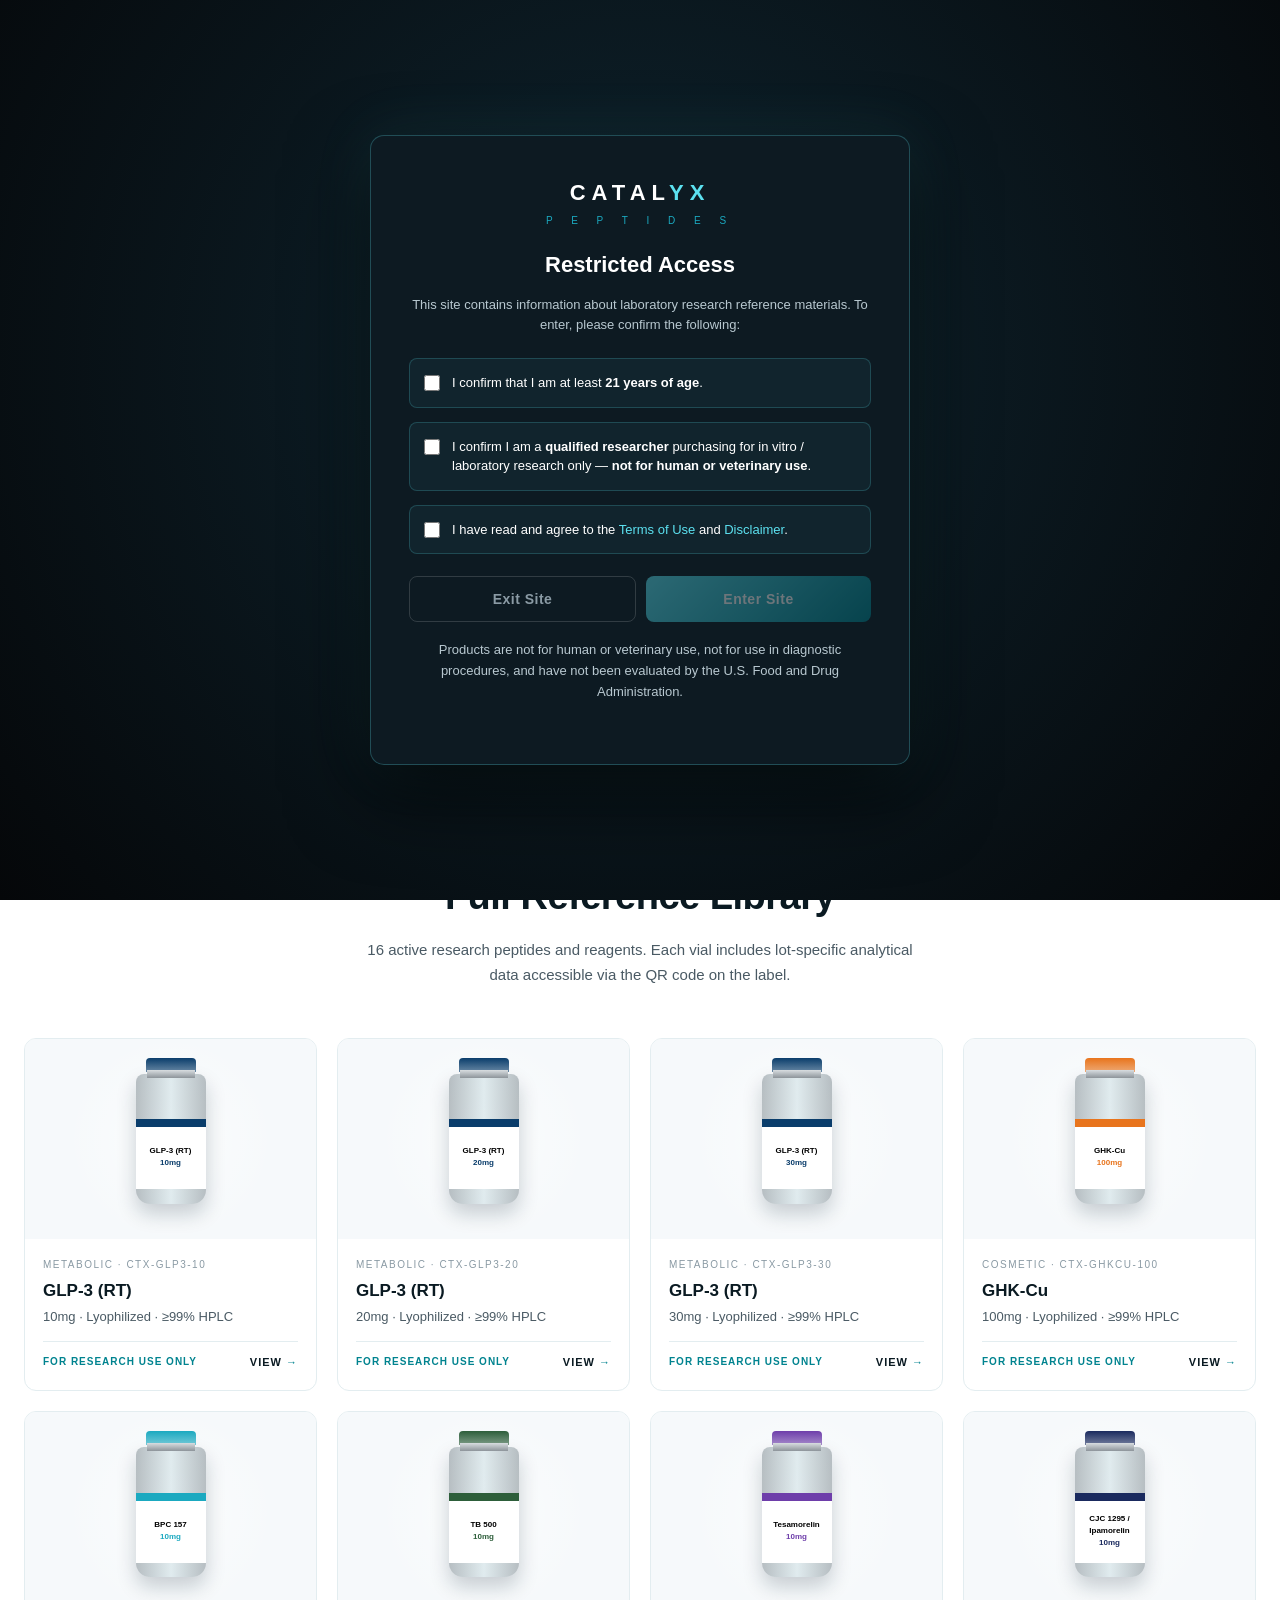
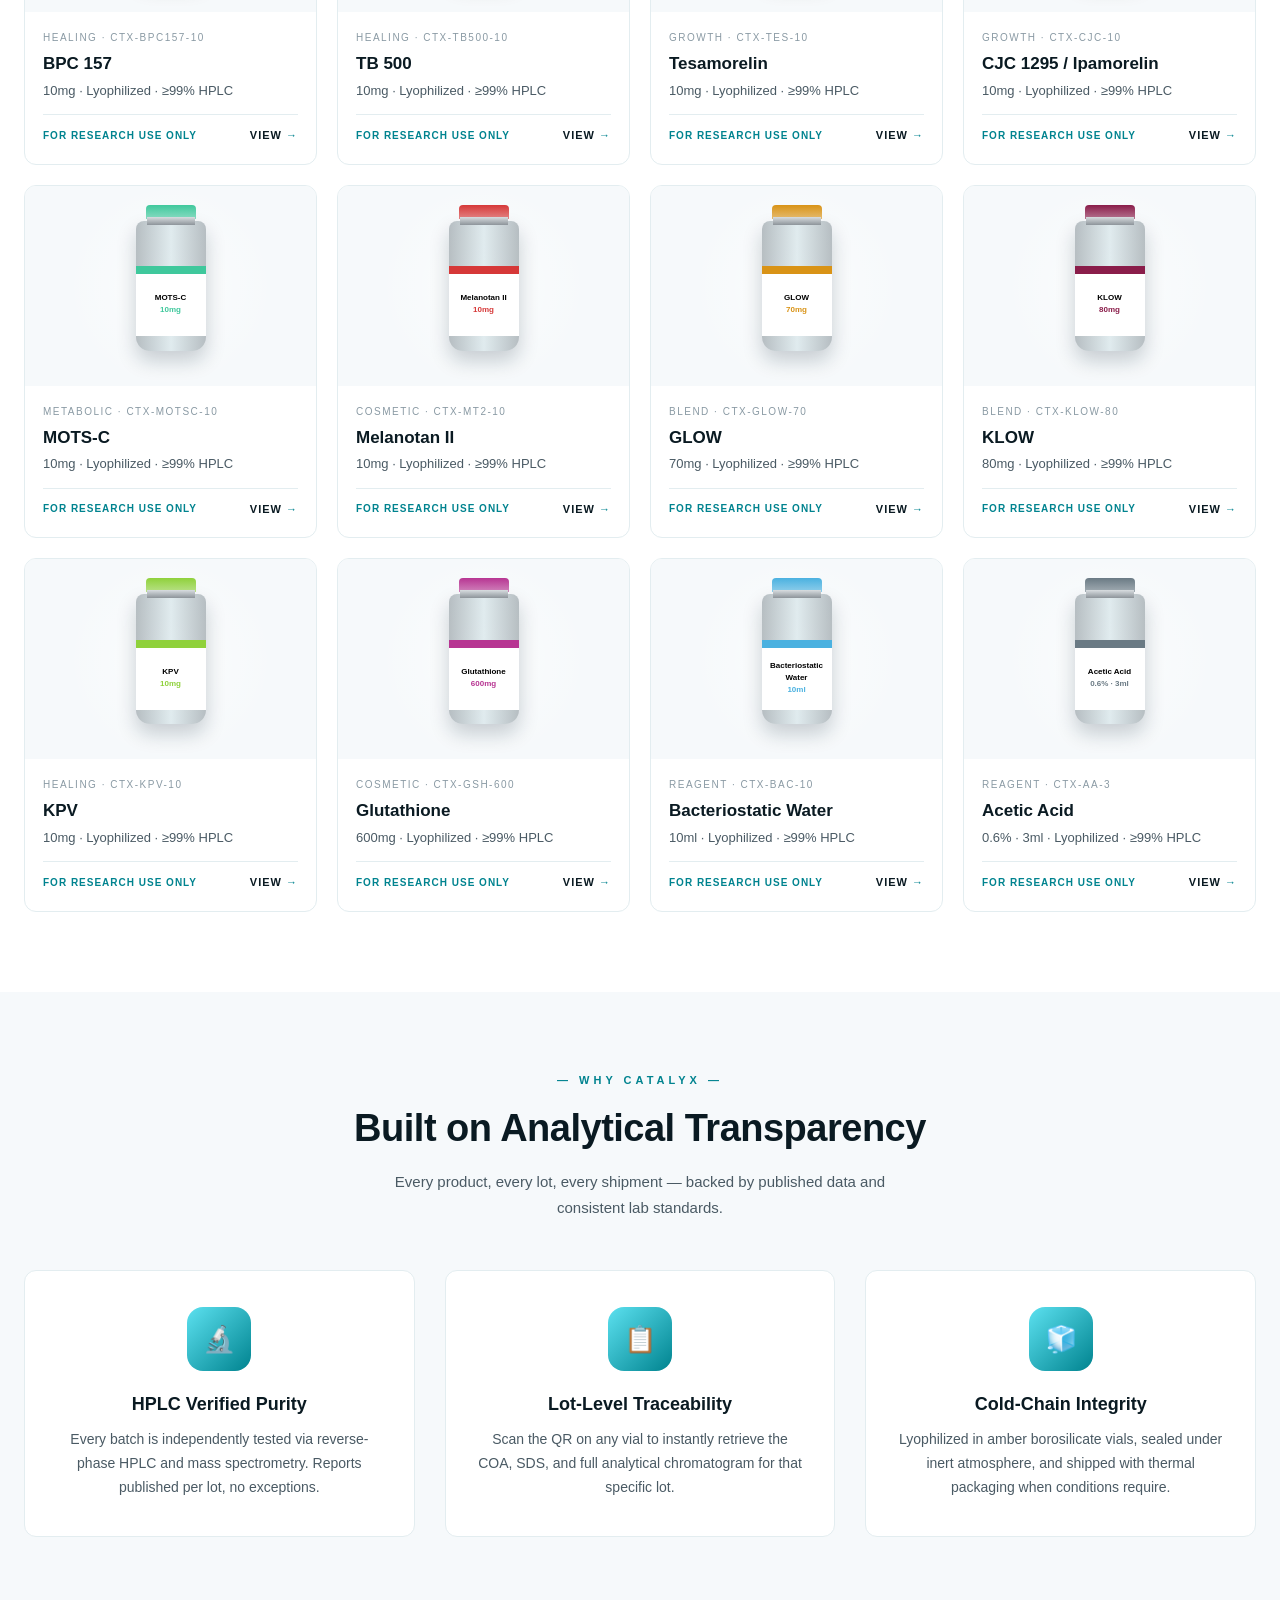
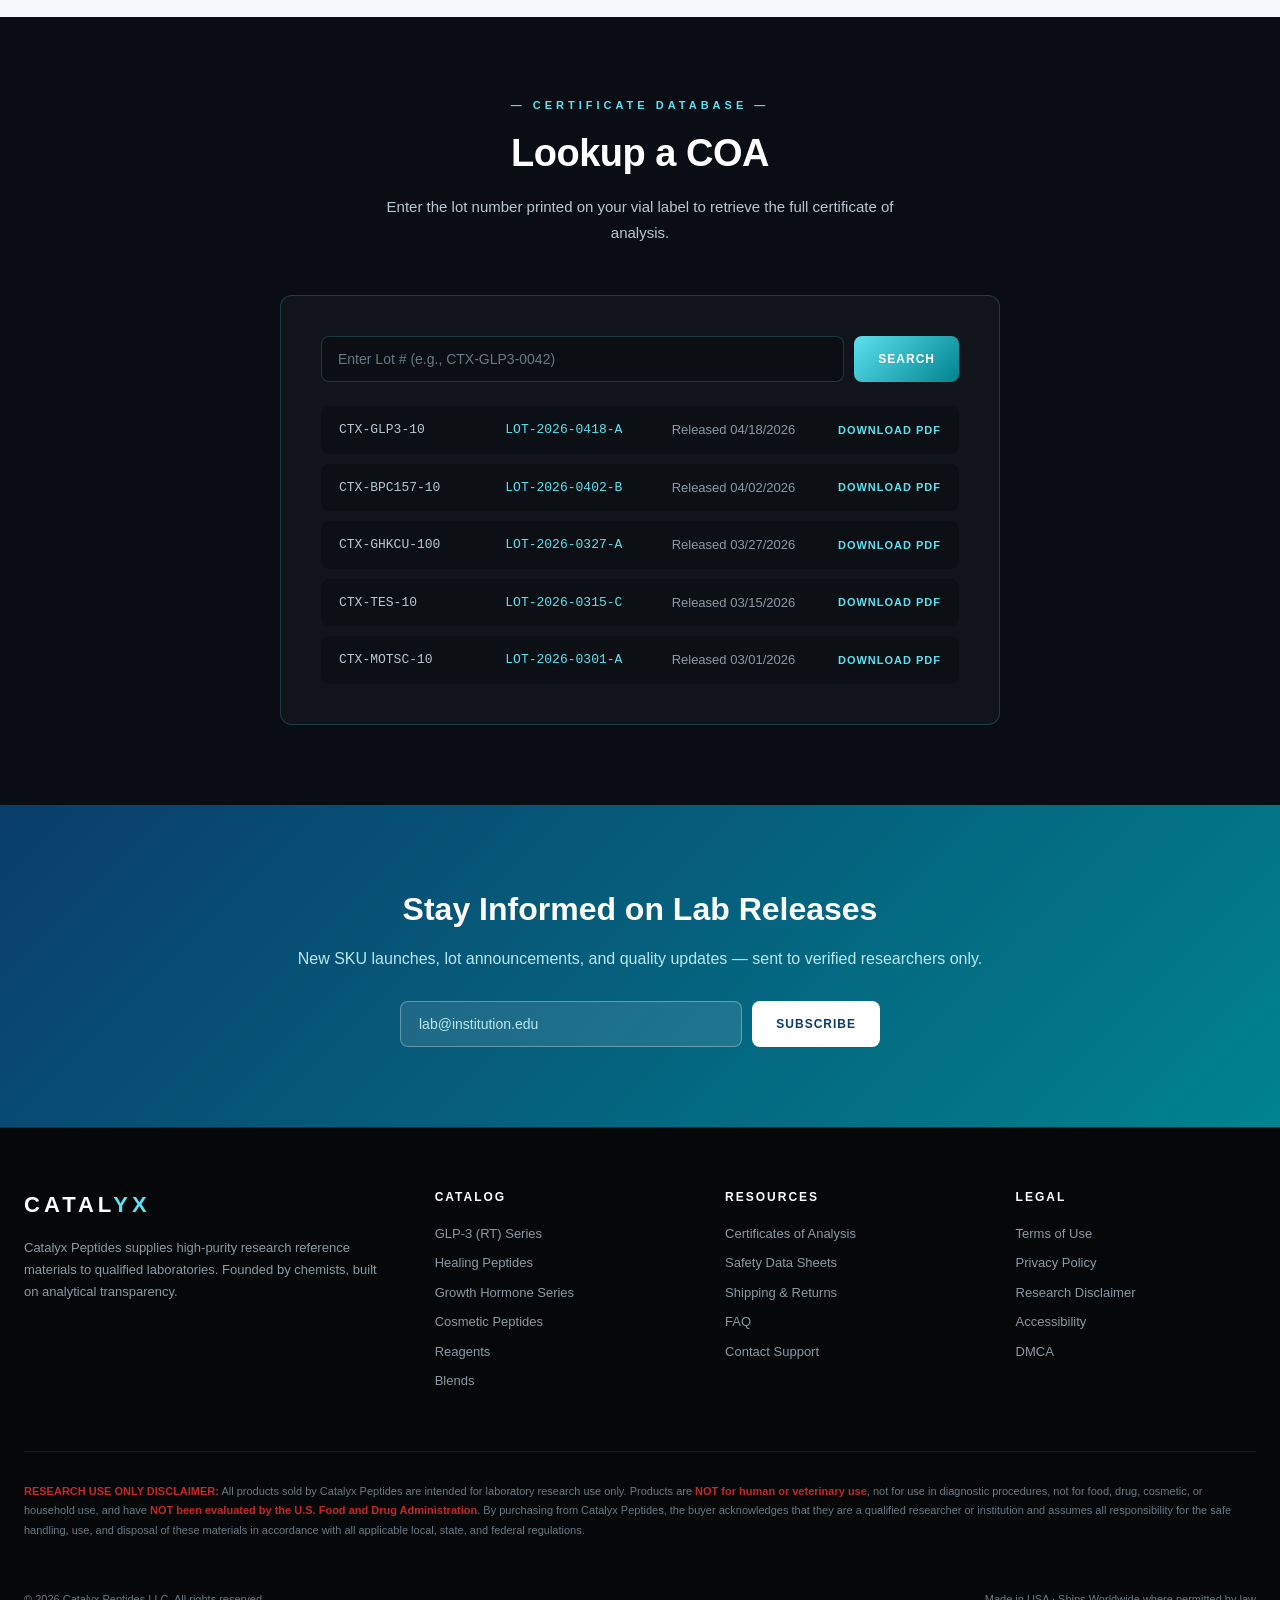
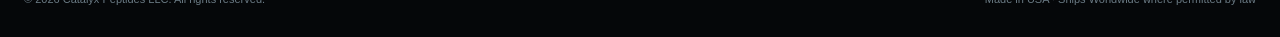
==== index.html @ 1bb42ca9 "Add files via upload" ====
<!DOCTYPE html>
<html lang="en">
<head>
<meta charset="UTF-8">
<meta name="viewport" content="width=device-width, initial-scale=1.0">
<title>Catalyx Peptides — Premium Research Reference Materials</title>
<meta name="description" content="Catalyx Peptides supplies high-purity research-grade reference materials to qualified laboratories. HPLC-verified ≥99% purity. Lot-specific COAs. Made in USA.">
<meta name="keywords" content="research peptides, reference materials, HPLC peptides, research grade, COA peptides, laboratory peptides">
<meta name="robots" content="index, follow">
<meta name="author" content="Catalyx Peptides">

<!-- Open Graph / Social Sharing -->
<meta property="og:type" content="website">
<meta property="og:url" content="https://catalyxpeptides.com/">
<meta property="og:title" content="Catalyx Peptides — Premium Research Reference Materials">
<meta property="og:description" content="High-purity research-grade peptides for qualified laboratories. ≥99% HPLC verified. Lot-specific COAs.">
<meta property="og:site_name" content="Catalyx Peptides">

<!-- Twitter Card -->
<meta name="twitter:card" content="summary_large_image">
<meta name="twitter:title" content="Catalyx Peptides — Premium Research Reference Materials">
<meta name="twitter:description" content="High-purity research-grade peptides for qualified laboratories. ≥99% HPLC verified. Lot-specific COAs.">

<!-- Canonical -->
<link rel="canonical" href="https://catalyxpeptides.com/">

<!-- Favicon placeholder — replace with actual favicon.ico later -->
<link rel="icon" type="image/svg+xml" href="data:image/svg+xml,%3Csvg xmlns='http://www.w3.org/2000/svg' viewBox='0 0 100 100'%3E%3Cpolygon points='50,5 95,28 95,72 50,95 5,72 5,28' fill='%2300838f'/%3E%3Ctext x='50' y='62' font-size='40' text-anchor='middle' fill='%23fff' font-family='Arial' font-weight='bold'%3E%E2%9A%9B%3C/text%3E%3C/svg%3E">
<style>
  :root {
    --bg: #0a0e14;
    --bg-2: #0f151c;
    --panel: #ffffff;
    --panel-soft: #f6f9fb;
    --ink: #0a1a22;
    --ink-soft: #4a5a64;
    --ink-mute: #8a9aa4;
    --teal: #1ba9c0;
    --teal-bright: #5ce1f0;
    --teal-deep: #00838f;
    --navy: #0a3d6b;
    --warn: #c62828;
    --line: #e3edf0;
  }
  * { box-sizing: border-box; margin: 0; padding: 0; }
  html { scroll-behavior: smooth; }
  body {
    font-family: 'Inter', 'Helvetica Neue', Arial, sans-serif;
    color: var(--ink);
    background: #fff;
    line-height: 1.5;
    -webkit-font-smoothing: antialiased;
  }
  a { color: inherit; text-decoration: none; }
  img { max-width: 100%; display: block; }
  button { font-family: inherit; cursor: pointer; border: 0; }

  /* ================= AGE / RESEARCHER GATE ================= */
  .gate {
    position: fixed; inset: 0;
    background: radial-gradient(circle at 50% 40%, #0f2530 0%, #050709 100%);
    z-index: 9999;
    display: flex; align-items: center; justify-content: center;
    padding: 20px;
  }
  .gate-card {
    background: #0d1a22;
    border: 1px solid rgba(92, 225, 240, 0.25);
    border-radius: 14px;
    max-width: 540px;
    padding: 40px 38px;
    color: #fff;
    box-shadow: 0 30px 80px rgba(0,0,0,0.7), 0 0 60px rgba(92,225,240,0.1);
  }
  .gate-logo {
    text-align: center; margin-bottom: 20px;
    font-size: 22px; letter-spacing: 6px; font-weight: 800;
  }
  .gate-logo .y { color: var(--teal-bright); }
  .gate-logo .sub {
    display: block; font-size: 10px; letter-spacing: 8px;
    color: var(--teal); margin-top: 4px; font-weight: 400;
  }
  .gate h2 {
    font-size: 22px; font-weight: 700; margin-bottom: 14px;
    text-align: center;
  }
  .gate p {
    font-size: 13px; color: #b8c8d0; margin-bottom: 22px;
    text-align: center; line-height: 1.6;
  }
  .gate-check {
    display: flex; gap: 12px; margin-bottom: 14px;
    padding: 14px; background: rgba(92,225,240,0.05);
    border: 1px solid rgba(92,225,240,0.2); border-radius: 8px;
    font-size: 13px; align-items: flex-start; cursor: pointer;
  }
  .gate-check input {
    margin-top: 2px; accent-color: var(--teal-bright);
    width: 16px; height: 16px; flex-shrink: 0;
  }
  .gate-actions { display: flex; gap: 10px; margin-top: 22px; }
  .gate-btn {
    flex: 1; padding: 14px; border-radius: 8px;
    font-weight: 700; font-size: 14px; letter-spacing: 0.5px;
    transition: all 0.2s;
  }
  .gate-accept {
    background: linear-gradient(135deg, var(--teal-bright), var(--teal-deep));
    color: #fff;
  }
  .gate-accept:hover { filter: brightness(1.1); }
  .gate-accept:disabled {
    opacity: 0.4; cursor: not-allowed;
  }
  .gate-decline {
    background: transparent; color: #8a9aa4;
    border: 1px solid rgba(255,255,255,0.15);
  }
  .gate-decline:hover { color: #fff; }
  .gate-fine {
    text-align: center; font-size: 10px; color: #6a7a84;
    margin-top: 18px; line-height: 1.6;
  }

  /* ================= TOP STRIP ================= */
  .top-strip {
    background: var(--bg);
    color: #b8c8d0;
    font-size: 11px;
    padding: 8px 24px;
    text-align: center;
    letter-spacing: 1px;
    border-bottom: 1px solid rgba(92,225,240,0.15);
  }
  .top-strip .teal { color: var(--teal-bright); }
  .top-strip .dot { color: var(--teal); margin: 0 14px; }

  /* ================= HEADER ================= */
  header {
    background: #fff;
    border-bottom: 1px solid var(--line);
    position: sticky; top: 0; z-index: 100;
  }
  .nav {
    max-width: 1280px; margin: 0 auto;
    padding: 18px 24px;
    display: flex; align-items: center; justify-content: space-between;
  }
  .brand {
    display: flex; align-items: center; gap: 12px;
    font-weight: 800; letter-spacing: 3px;
    font-size: 20px;
  }
  .brand-mark {
    width: 38px; height: 38px;
    background: linear-gradient(135deg, var(--teal-bright), var(--teal-deep));
    clip-path: polygon(50% 0%, 100% 25%, 100% 75%, 50% 100%, 0% 75%, 0% 25%);
    position: relative;
  }
  .brand-mark::after {
    content: '⚛'; position: absolute; inset: 0;
    display: flex; align-items: center; justify-content: center;
    color: #fff; font-size: 18px;
  }
  .brand .y { color: var(--teal-deep); }
  .brand .sub {
    display: block; font-size: 9px; letter-spacing: 5px;
    color: var(--teal); font-weight: 500; margin-top: 2px;
  }
  .nav-links {
    display: flex; gap: 32px; font-size: 13px; font-weight: 500;
    letter-spacing: 1px; text-transform: uppercase;
  }
  .nav-links a:hover { color: var(--teal-deep); }
  .nav-actions { display: flex; gap: 12px; align-items: center; }
  .nav-btn {
    padding: 10px 18px; border-radius: 6px;
    font-size: 12px; font-weight: 700; letter-spacing: 1px;
    background: var(--ink); color: #fff;
    text-transform: uppercase;
  }
  .nav-btn:hover { background: var(--teal-deep); }
  .nav-cart {
    width: 38px; height: 38px; border-radius: 6px;
    background: var(--panel-soft); display: flex;
    align-items: center; justify-content: center;
    font-size: 16px; position: relative;
  }
  .nav-cart::after {
    content: '2'; position: absolute; top: -4px; right: -4px;
    background: var(--teal-bright); color: #fff;
    width: 16px; height: 16px; border-radius: 50%;
    font-size: 10px; display: flex; align-items: center;
    justify-content: center; font-weight: 700;
  }

  /* ================= HERO ================= */
  .hero {
    background:
      radial-gradient(circle at 80% 30%, rgba(92,225,240,0.15) 0%, transparent 50%),
      radial-gradient(circle at 20% 70%, rgba(0,131,143,0.2) 0%, transparent 50%),
      linear-gradient(180deg, #0a1a22 0%, #0f2530 100%);
    color: #fff;
    padding: 90px 24px;
    position: relative; overflow: hidden;
  }
  .hero::before {
    content: ''; position: absolute; inset: 0;
    background-image:
      linear-gradient(60deg, transparent 48%, rgba(92,225,240,0.08) 49%, rgba(92,225,240,0.08) 51%, transparent 52%),
      linear-gradient(-60deg, transparent 48%, rgba(92,225,240,0.08) 49%, rgba(92,225,240,0.08) 51%, transparent 52%);
    background-size: 50px 86px;
    pointer-events: none; opacity: 0.4;
  }
  .hero-wrap {
    max-width: 1280px; margin: 0 auto;
    display: grid; grid-template-columns: 1.2fr 1fr; gap: 60px;
    align-items: center; position: relative; z-index: 2;
  }
  .hero-tag {
    display: inline-block; padding: 6px 14px;
    background: rgba(92,225,240,0.1); border: 1px solid rgba(92,225,240,0.3);
    border-radius: 20px; font-size: 11px; letter-spacing: 2px;
    color: var(--teal-bright); margin-bottom: 20px; text-transform: uppercase;
  }
  .hero h1 {
    font-size: 54px; font-weight: 800; line-height: 1.05;
    margin-bottom: 22px; letter-spacing: -1px;
  }
  .hero h1 .accent {
    background: linear-gradient(135deg, var(--teal-bright), var(--teal-deep));
    -webkit-background-clip: text;
    -webkit-text-fill-color: transparent;
    background-clip: text;
  }
  .hero p {
    font-size: 16px; color: #b8c8d0; margin-bottom: 32px;
    max-width: 480px; line-height: 1.7;
  }
  .hero-cta { display: flex; gap: 14px; }
  .btn-primary {
    padding: 14px 28px; border-radius: 8px;
    background: linear-gradient(135deg, var(--teal-bright), var(--teal-deep));
    color: #fff; font-weight: 700; font-size: 13px;
    letter-spacing: 1.5px; text-transform: uppercase;
  }
  .btn-primary:hover { transform: translateY(-2px); }
  .btn-ghost {
    padding: 14px 28px; border-radius: 8px;
    background: transparent; color: #fff;
    border: 1px solid rgba(255,255,255,0.2);
    font-weight: 700; font-size: 13px;
    letter-spacing: 1.5px; text-transform: uppercase;
  }
  .btn-ghost:hover { border-color: var(--teal-bright); color: var(--teal-bright); }

  .hero-visual {
    background: rgba(255,255,255,0.02);
    border: 1px solid rgba(92,225,240,0.15);
    border-radius: 16px; padding: 30px;
    backdrop-filter: blur(10px);
  }
  .visual-row {
    display: grid; grid-template-columns: 1fr 1fr; gap: 14px;
    margin-bottom: 16px;
  }
  .visual-stat {
    background: rgba(92,225,240,0.05); padding: 18px;
    border-radius: 10px; text-align: center;
    border: 1px solid rgba(92,225,240,0.1);
  }
  .visual-stat .num {
    font-size: 28px; font-weight: 800; color: var(--teal-bright);
    line-height: 1;
  }
  .visual-stat .lbl {
    font-size: 10px; color: #8a9aa4; letter-spacing: 1.5px;
    text-transform: uppercase; margin-top: 6px;
  }
  .visual-badge {
    display: flex; align-items: center; gap: 12px;
    padding: 14px; background: rgba(92,225,240,0.05);
    border-radius: 8px; border: 1px solid rgba(92,225,240,0.1);
    font-size: 12px; color: #b8c8d0;
  }
  .visual-badge .ic {
    width: 36px; height: 36px; border-radius: 8px;
    background: linear-gradient(135deg, var(--teal-bright), var(--teal-deep));
    display: flex; align-items: center; justify-content: center;
    font-size: 16px; flex-shrink: 0;
  }

  /* ================= TRUST BAR ================= */
  .trust {
    background: var(--bg);
    color: #b8c8d0;
    padding: 20px 24px;
    border-top: 1px solid rgba(92,225,240,0.15);
  }
  .trust-wrap {
    max-width: 1280px; margin: 0 auto;
    display: flex; justify-content: space-around;
    flex-wrap: wrap; gap: 20px;
    font-size: 11px; letter-spacing: 2px;
    text-transform: uppercase;
  }
  .trust-item .ic {
    color: var(--teal-bright); margin-right: 8px;
  }

  /* ================= SECTIONS ================= */
  section { padding: 80px 24px; }
  .container { max-width: 1280px; margin: 0 auto; }

  .section-head { text-align: center; margin-bottom: 50px; }
  .section-tag {
    color: var(--teal-deep); font-size: 11px;
    letter-spacing: 4px; text-transform: uppercase;
    font-weight: 700; margin-bottom: 12px;
  }
  .section-head h2 {
    font-size: 38px; font-weight: 800; letter-spacing: -0.5px;
    margin-bottom: 12px;
  }
  .section-head p {
    color: var(--ink-soft); font-size: 15px; max-width: 560px;
    margin: 0 auto; line-height: 1.7;
  }

  /* ================= CATALOG GRID ================= */
  .catalog-grid {
    display: grid; grid-template-columns: repeat(4, 1fr); gap: 20px;
  }
  .product-card {
    background: #fff; border: 1px solid var(--line);
    border-radius: 12px; overflow: hidden;
    transition: all 0.25s;
    cursor: pointer;
  }
  .product-card:hover {
    transform: translateY(-4px);
    box-shadow: 0 18px 40px rgba(10,30,45,0.12);
    border-color: rgba(92,225,240,0.4);
  }
  .product-img {
    height: 200px; background: var(--panel-soft);
    display: flex; align-items: center; justify-content: center;
    position: relative; overflow: hidden;
  }
  .product-img::before {
    content: ''; position: absolute; inset: 0;
    background:
      radial-gradient(circle at 50% 50%, rgba(255,255,255,0.6) 0%, transparent 60%);
  }
  /* faux 3D vial */
  .vial {
    width: 70px; height: 130px;
    background: linear-gradient(90deg,
      rgba(30,50,60,0.3) 0%, rgba(200,220,225,0.5) 50%, rgba(30,50,60,0.3) 100%);
    border-radius: 8px 8px 14px 14px;
    position: relative; z-index: 2;
    box-shadow: 0 10px 20px rgba(0,30,45,0.2);
  }
  .vial::before {
    content: ''; position: absolute; top: -16px; left: 50%;
    transform: translateX(-50%);
    width: 50px; height: 14px;
    background: linear-gradient(180deg, var(--cap-color, #1ba9c0), var(--cap-shadow, #006478));
    border-radius: 4px 4px 0 0;
  }
  .vial::after {
    content: ''; position: absolute; top: -4px; left: 50%;
    transform: translateX(-50%);
    width: 48px; height: 8px;
    background: linear-gradient(180deg, #d8dde0, #8d949a);
  }
  .vial-label {
    position: absolute; top: 35%; left: 0; right: 0;
    height: 70px;
    background: #fff;
    z-index: 3;
    display: flex; flex-direction: column;
    align-items: center; justify-content: center;
    font-size: 8px; text-align: center;
    padding: 4px;
  }
  .vial-label .arc {
    position: absolute; top: 0; left: 0; right: 0;
    height: 8px; background: var(--cap-color, #1ba9c0);
    border-radius: 0;
  }
  .vial-label .name { font-weight: 800; color: #000; margin-top: 6px; }
  .vial-label .dose { color: var(--cap-color, #1ba9c0); font-weight: 700; }

  .product-info { padding: 18px 18px 20px; }
  .product-info .cat {
    font-size: 10px; color: var(--ink-mute);
    letter-spacing: 1.5px; text-transform: uppercase;
    margin-bottom: 6px;
  }
  .product-info h3 {
    font-size: 17px; font-weight: 700; margin-bottom: 4px;
  }
  .product-info .dose-text {
    font-size: 13px; color: var(--ink-soft); margin-bottom: 14px;
  }
  .product-meta {
    display: flex; justify-content: space-between; align-items: center;
    padding-top: 12px; border-top: 1px solid var(--line);
  }
  .purity-tag {
    font-size: 10px; color: var(--teal-deep); font-weight: 700;
    letter-spacing: 1px;
  }
  .view-btn {
    font-size: 11px; color: var(--ink); font-weight: 700;
    letter-spacing: 1px; text-transform: uppercase;
  }
  .view-btn::after { content: ' →'; color: var(--teal-deep); }

  /* ================= QUALITY SECTION ================= */
  .quality { background: var(--panel-soft); }
  .quality-grid {
    display: grid; grid-template-columns: repeat(3, 1fr); gap: 30px;
  }
  .quality-card {
    background: #fff; padding: 36px 28px;
    border-radius: 12px; border: 1px solid var(--line);
    text-align: center;
  }
  .quality-icon {
    width: 64px; height: 64px;
    margin: 0 auto 20px;
    background: linear-gradient(135deg, var(--teal-bright), var(--teal-deep));
    border-radius: 16px;
    display: flex; align-items: center; justify-content: center;
    color: #fff; font-size: 26px;
  }
  .quality-card h3 {
    font-size: 18px; font-weight: 700; margin-bottom: 10px;
  }
  .quality-card p {
    color: var(--ink-soft); font-size: 14px; line-height: 1.7;
  }

  /* ================= COA SECTION ================= */
  .coa { background: var(--bg); color: #fff; }
  .coa .section-head h2 { color: #fff; }
  .coa .section-head p { color: #b8c8d0; }
  .coa .section-tag { color: var(--teal-bright); }
  .coa-card {
    background: rgba(255,255,255,0.03);
    border: 1px solid rgba(92,225,240,0.2);
    border-radius: 12px; padding: 40px;
    max-width: 720px; margin: 0 auto;
  }
  .coa-search {
    display: flex; gap: 10px; margin-bottom: 24px;
  }
  .coa-search input {
    flex: 1; padding: 14px 16px;
    background: rgba(0,0,0,0.3); color: #fff;
    border: 1px solid rgba(92,225,240,0.2); border-radius: 8px;
    font-size: 14px; font-family: inherit;
  }
  .coa-search input::placeholder { color: #6a7a84; }
  .coa-search button {
    padding: 14px 24px; border-radius: 8px;
    background: linear-gradient(135deg, var(--teal-bright), var(--teal-deep));
    color: #fff; font-weight: 700; letter-spacing: 1px;
    text-transform: uppercase; font-size: 12px;
  }
  .coa-list {
    display: grid; gap: 10px;
  }
  .coa-row {
    display: grid; grid-template-columns: 1fr 1fr 1fr auto;
    gap: 16px; align-items: center;
    padding: 14px 18px;
    background: rgba(0,0,0,0.3); border-radius: 8px;
    font-size: 13px;
  }
  .coa-row .sku { color: #b8c8d0; font-family: monospace; }
  .coa-row .lot { color: var(--teal-bright); font-family: monospace; }
  .coa-row .date { color: #8a9aa4; }
  .coa-row a {
    color: var(--teal-bright); font-size: 11px;
    letter-spacing: 1px; text-transform: uppercase; font-weight: 700;
  }

  /* ================= NEWSLETTER ================= */
  .newsletter {
    background: linear-gradient(135deg, #0a3d6b 0%, #00838f 100%);
    color: #fff; text-align: center;
  }
  .newsletter h2 {
    font-size: 32px; font-weight: 800; margin-bottom: 14px;
  }
  .newsletter p { color: #b8e8ef; margin-bottom: 30px; }
  .newsletter form {
    max-width: 480px; margin: 0 auto;
    display: flex; gap: 10px;
  }
  .newsletter input {
    flex: 1; padding: 14px 18px;
    background: rgba(255,255,255,0.1); color: #fff;
    border: 1px solid rgba(255,255,255,0.3); border-radius: 8px;
    font-size: 14px; font-family: inherit;
  }
  .newsletter input::placeholder { color: #b8e8ef; }
  .newsletter button {
    padding: 14px 24px; background: #fff; color: var(--navy);
    border-radius: 8px; font-weight: 700; letter-spacing: 1px;
    text-transform: uppercase; font-size: 12px;
  }

  /* ================= FOOTER ================= */
  footer {
    background: #050709; color: #8a9aa4;
    padding: 60px 24px 30px;
    border-top: 1px solid rgba(92,225,240,0.15);
  }
  .footer-wrap {
    max-width: 1280px; margin: 0 auto;
    display: grid; grid-template-columns: 1.5fr 1fr 1fr 1fr; gap: 50px;
    margin-bottom: 50px;
  }
  .footer-brand {
    font-size: 22px; letter-spacing: 4px; font-weight: 800;
    color: #fff; margin-bottom: 16px;
  }
  .footer-brand .y { color: var(--teal-bright); }
  .footer-col p { font-size: 13px; line-height: 1.7; margin-bottom: 10px; }
  .footer-col h4 {
    color: #fff; font-size: 12px; letter-spacing: 2px;
    text-transform: uppercase; margin-bottom: 18px;
  }
  .footer-col a {
    display: block; font-size: 13px;
    color: #8a9aa4; margin-bottom: 10px;
  }
  .footer-col a:hover { color: var(--teal-bright); }

  .disclaimer {
    max-width: 1280px; margin: 0 auto;
    padding: 30px 0; border-top: 1px solid rgba(92,225,240,0.1);
    font-size: 11px; line-height: 1.8; color: #6a7a84;
  }
  .disclaimer strong { color: var(--warn); }
  .footer-bottom {
    max-width: 1280px; margin: 0 auto;
    padding-top: 20px;
    display: flex; justify-content: space-between;
    font-size: 11px; color: #6a7a84;
  }

  /* preview banner */
  .preview-banner {
    position: fixed; bottom: 20px; right: 20px;
    background: #0a1a22; color: #5ce1f0;
    padding: 12px 20px; border-radius: 8px;
    border: 1px solid rgba(92,225,240,0.3);
    font-size: 11px; letter-spacing: 1px;
    text-transform: uppercase;
    z-index: 10000;
    box-shadow: 0 10px 30px rgba(0,0,0,0.5);
  }

  @media (max-width: 900px) {
    .hero-wrap, .footer-wrap { grid-template-columns: 1fr; }
    .catalog-grid { grid-template-columns: repeat(2, 1fr); }
    .quality-grid { grid-template-columns: 1fr; }
    .hero h1 { font-size: 36px; }
    .nav-links { display: none; }
  }
</style>
</head>
<body>

  <!-- ================= AGE GATE ================= -->
  <div class="gate" id="gate">
    <div class="gate-card">
      <div class="gate-logo">CATAL<span class="y">YX</span><span class="sub">P E P T I D E S</span></div>
      <h2>Restricted Access</h2>
      <p>
        This site contains information about laboratory research reference materials.
        To enter, please confirm the following:
      </p>

      <label class="gate-check">
        <input type="checkbox" id="chk-age">
        <span>I confirm that I am at least <strong>21 years of age</strong>.</span>
      </label>

      <label class="gate-check">
        <input type="checkbox" id="chk-researcher">
        <span>I confirm I am a <strong>qualified researcher</strong> purchasing for in vitro / laboratory research only — <strong>not for human or veterinary use</strong>.</span>
      </label>

      <label class="gate-check">
        <input type="checkbox" id="chk-terms">
        <span>I have read and agree to the <a href="#" style="color:var(--teal-bright)">Terms of Use</a> and <a href="#" style="color:var(--teal-bright)">Disclaimer</a>.</span>
      </label>

      <div class="gate-actions">
        <button class="gate-btn gate-decline" onclick="window.location.href='https://google.com'">Exit Site</button>
        <button class="gate-btn gate-accept" id="enter-btn" disabled onclick="document.getElementById('gate').style.display='none'">Enter Site</button>
      </div>

      <p class="gate-fine">
        Products are not for human or veterinary use, not for use in diagnostic procedures,
        and have not been evaluated by the U.S. Food and Drug Administration.
      </p>
    </div>
  </div>

  <!-- ================= TOP STRIP ================= -->
  <div class="top-strip">
    <span class="teal">●</span> FREE DISCREET SHIPPING ON ORDERS $200+
    <span class="dot">|</span>
    LOT-SPECIFIC COA FOR EVERY PRODUCT
    <span class="dot">|</span>
    HPLC VERIFIED <span class="teal">≥99%</span> PURITY
  </div>

  <!-- ================= HEADER ================= -->
  <header>
    <nav class="nav">
      <a href="#" class="brand">
        <div class="brand-mark"></div>
        <span>CATAL<span class="y">YX</span><span class="sub">PEPTIDES</span></span>
      </a>
      <div class="nav-links">
        <a href="#catalog">Catalog</a>
        <a href="#quality">Quality</a>
        <a href="#coa">COAs</a>
        <a href="#">About</a>
        <a href="#">Resources</a>
        <a href="#">Contact</a>
      </div>
      <div class="nav-actions">
        <button class="nav-btn">Account</button>
        <div class="nav-cart">🛒</div>
      </div>
    </nav>
  </header>

  <!-- ================= HERO ================= -->
  <section class="hero">
    <div class="hero-wrap">
      <div>
        <span class="hero-tag">◆ Research-Grade Reference Materials</span>
        <h1>Precision <span class="accent">Peptide Science</span>, Engineered for the Lab.</h1>
        <p>
          Catalyx Peptides supplies high-purity research reference materials to qualified
          laboratories worldwide. Every lot is HPLC-verified, COA-backed, and shipped
          discreetly from our U.S. facility.
        </p>
        <div class="hero-cta">
          <a href="#catalog" class="btn-primary">Browse Catalog</a>
          <a href="#coa" class="btn-ghost">View COAs</a>
        </div>
      </div>

      <div class="hero-visual">
        <div class="visual-row">
          <div class="visual-stat">
            <div class="num">≥99%</div>
            <div class="lbl">HPLC Purity</div>
          </div>
          <div class="visual-stat">
            <div class="num">16</div>
            <div class="lbl">Active SKUs</div>
          </div>
        </div>
        <div class="visual-badge">
          <div class="ic">🧪</div>
          <div>Mass spec + HPLC analysis on every batch — published per lot.</div>
        </div>
        <div class="visual-badge" style="margin-top:10px">
          <div class="ic">📦</div>
          <div>Lyophilized in amber vials. Cold-chain handling. Discreet packaging.</div>
        </div>
        <div class="visual-badge" style="margin-top:10px">
          <div class="ic">🇺🇸</div>
          <div>Manufactured & shipped from the United States.</div>
        </div>
      </div>
    </div>
  </section>

  <!-- ================= TRUST BAR ================= -->
  <div class="trust">
    <div class="trust-wrap">
      <div class="trust-item"><span class="ic">●</span> HPLC Verified</div>
      <div class="trust-item"><span class="ic">●</span> COA Per Lot</div>
      <div class="trust-item"><span class="ic">●</span> Made in USA</div>
      <div class="trust-item"><span class="ic">●</span> Discreet Shipping</div>
      <div class="trust-item"><span class="ic">●</span> Cold-Chain Logistics</div>
      <div class="trust-item"><span class="ic">●</span> Crypto Accepted</div>
    </div>
  </div>

  <!-- ================= CATALOG ================= -->
  <section id="catalog">
    <div class="container">
      <div class="section-head">
        <div class="section-tag">— Research Catalog —</div>
        <h2>Full Reference Library</h2>
        <p>
          16 active research peptides and reagents. Each vial includes lot-specific
          analytical data accessible via the QR code on the label.
        </p>
      </div>

      <div class="catalog-grid" id="catalog-grid"></div>
    </div>
  </section>

  <!-- ================= QUALITY ================= -->
  <section class="quality" id="quality">
    <div class="container">
      <div class="section-head">
        <div class="section-tag">— Why Catalyx —</div>
        <h2>Built on Analytical Transparency</h2>
        <p>
          Every product, every lot, every shipment — backed by published data and
          consistent lab standards.
        </p>
      </div>

      <div class="quality-grid">
        <div class="quality-card">
          <div class="quality-icon">🔬</div>
          <h3>HPLC Verified Purity</h3>
          <p>
            Every batch is independently tested via reverse-phase HPLC and mass
            spectrometry. Reports published per lot, no exceptions.
          </p>
        </div>
        <div class="quality-card">
          <div class="quality-icon">📋</div>
          <h3>Lot-Level Traceability</h3>
          <p>
            Scan the QR on any vial to instantly retrieve the COA, SDS, and
            full analytical chromatogram for that specific lot.
          </p>
        </div>
        <div class="quality-card">
          <div class="quality-icon">🧊</div>
          <h3>Cold-Chain Integrity</h3>
          <p>
            Lyophilized in amber borosilicate vials, sealed under inert atmosphere,
            and shipped with thermal packaging when conditions require.
          </p>
        </div>
      </div>
    </div>
  </section>

  <!-- ================= COA SECTION ================= -->
  <section class="coa" id="coa">
    <div class="container">
      <div class="section-head">
        <div class="section-tag">— Certificate Database —</div>
        <h2>Lookup a COA</h2>
        <p>
          Enter the lot number printed on your vial label to retrieve the full
          certificate of analysis.
        </p>
      </div>

      <div class="coa-card">
        <div class="coa-search">
          <input type="text" placeholder="Enter Lot # (e.g., CTX-GLP3-0042)">
          <button>Search</button>
        </div>

        <div class="coa-list">
          <div class="coa-row">
            <span class="sku">CTX-GLP3-10</span>
            <span class="lot">LOT-2026-0418-A</span>
            <span class="date">Released 04/18/2026</span>
            <a href="#">Download PDF</a>
          </div>
          <div class="coa-row">
            <span class="sku">CTX-BPC157-10</span>
            <span class="lot">LOT-2026-0402-B</span>
            <span class="date">Released 04/02/2026</span>
            <a href="#">Download PDF</a>
          </div>
          <div class="coa-row">
            <span class="sku">CTX-GHKCU-100</span>
            <span class="lot">LOT-2026-0327-A</span>
            <span class="date">Released 03/27/2026</span>
            <a href="#">Download PDF</a>
          </div>
          <div class="coa-row">
            <span class="sku">CTX-TES-10</span>
            <span class="lot">LOT-2026-0315-C</span>
            <span class="date">Released 03/15/2026</span>
            <a href="#">Download PDF</a>
          </div>
          <div class="coa-row">
            <span class="sku">CTX-MOTSC-10</span>
            <span class="lot">LOT-2026-0301-A</span>
            <span class="date">Released 03/01/2026</span>
            <a href="#">Download PDF</a>
          </div>
        </div>
      </div>
    </div>
  </section>

  <!-- ================= NEWSLETTER ================= -->
  <section class="newsletter">
    <div class="container">
      <h2>Stay Informed on Lab Releases</h2>
      <p>New SKU launches, lot announcements, and quality updates — sent to verified researchers only.</p>
      <form onsubmit="event.preventDefault(); alert('Demo — newsletter signup not wired up.')">
        <input type="email" placeholder="lab@institution.edu" required>
        <button type="submit">Subscribe</button>
      </form>
    </div>
  </section>

  <!-- ================= FOOTER ================= -->
  <footer>
    <div class="footer-wrap">
      <div class="footer-col">
        <div class="footer-brand">CATAL<span class="y">YX</span></div>
        <p>
          Catalyx Peptides supplies high-purity research reference materials
          to qualified laboratories. Founded by chemists, built on analytical
          transparency.
        </p>
      </div>

      <div class="footer-col">
        <h4>Catalog</h4>
        <a href="#">GLP-3 (RT) Series</a>
        <a href="#">Healing Peptides</a>
        <a href="#">Growth Hormone Series</a>
        <a href="#">Cosmetic Peptides</a>
        <a href="#">Reagents</a>
        <a href="#">Blends</a>
      </div>

      <div class="footer-col">
        <h4>Resources</h4>
        <a href="#">Certificates of Analysis</a>
        <a href="#">Safety Data Sheets</a>
        <a href="#">Shipping & Returns</a>
        <a href="#">FAQ</a>
        <a href="#">Contact Support</a>
      </div>

      <div class="footer-col">
        <h4>Legal</h4>
        <a href="#">Terms of Use</a>
        <a href="#">Privacy Policy</a>
        <a href="#">Research Disclaimer</a>
        <a href="#">Accessibility</a>
        <a href="#">DMCA</a>
      </div>
    </div>

    <div class="disclaimer">
      <strong>RESEARCH USE ONLY DISCLAIMER:</strong>
      All products sold by Catalyx Peptides are intended for laboratory
      research use only. Products are <strong>NOT for human or veterinary use</strong>,
      not for use in diagnostic procedures, not for food, drug, cosmetic, or
      household use, and have <strong>NOT been evaluated by the U.S. Food and
      Drug Administration</strong>. By purchasing from Catalyx Peptides, the buyer
      acknowledges that they are a qualified researcher or institution and
      assumes all responsibility for the safe handling, use, and disposal
      of these materials in accordance with all applicable local, state,
      and federal regulations.
    </div>

    <div class="footer-bottom">
      <div>© 2026 Catalyx Peptides LLC. All rights reserved.</div>
      <div>Made in USA · Ships Worldwide where permitted by law</div>
    </div>
  </footer>


<script>
  // Age gate enable
  const checks = ['chk-age', 'chk-researcher', 'chk-terms'];
  const enterBtn = document.getElementById('enter-btn');
  checks.forEach(id => {
    document.getElementById(id).addEventListener('change', () => {
      const allChecked = checks.every(c => document.getElementById(c).checked);
      enterBtn.disabled = !allChecked;
    });
  });

  // ============== CATALOG DATA ==============
  const products = [
    { name: "GLP-3 (RT)", dose: "10mg", cat: "Metabolic", color: "#0a3d6b", sku: "CTX-GLP3-10" },
    { name: "GLP-3 (RT)", dose: "20mg", cat: "Metabolic", color: "#0a3d6b", sku: "CTX-GLP3-20" },
    { name: "GLP-3 (RT)", dose: "30mg", cat: "Metabolic", color: "#0a3d6b", sku: "CTX-GLP3-30" },
    { name: "GHK-Cu", dose: "100mg", cat: "Cosmetic", color: "#e8741c", sku: "CTX-GHKCU-100" },
    { name: "BPC 157", dose: "10mg", cat: "Healing", color: "#1ba9c0", sku: "CTX-BPC157-10" },
    { name: "TB 500", dose: "10mg", cat: "Healing", color: "#2d5e3a", sku: "CTX-TB500-10" },
    { name: "Tesamorelin", dose: "10mg", cat: "Growth", color: "#6e3eaa", sku: "CTX-TES-10" },
    { name: "CJC 1295 / Ipamorelin", dose: "10mg", cat: "Growth", color: "#1a2a5e", sku: "CTX-CJC-10" },
    { name: "MOTS-C", dose: "10mg", cat: "Metabolic", color: "#3fc89c", sku: "CTX-MOTSC-10" },
    { name: "Melanotan II", dose: "10mg", cat: "Cosmetic", color: "#d63838", sku: "CTX-MT2-10" },
    { name: "GLOW", dose: "70mg", cat: "Blend", color: "#d99316", sku: "CTX-GLOW-70" },
    { name: "KLOW", dose: "80mg", cat: "Blend", color: "#8a1d4a", sku: "CTX-KLOW-80" },
    { name: "KPV", dose: "10mg", cat: "Healing", color: "#8fd13b", sku: "CTX-KPV-10" },
    { name: "Glutathione", dose: "600mg", cat: "Cosmetic", color: "#b73592", sku: "CTX-GSH-600" },
    { name: "Bacteriostatic Water", dose: "10ml", cat: "Reagent", color: "#4ab1e0", sku: "CTX-BAC-10" },
    { name: "Acetic Acid", dose: "0.6% · 3ml", cat: "Reagent", color: "#6a7a84", sku: "CTX-AA-3" }
  ];

  const grid = document.getElementById('catalog-grid');
  products.forEach(p => {
    const card = document.createElement('div');
    card.className = 'product-card';
    card.innerHTML = `
      <div class="product-img">
        <div class="vial" style="--cap-color:${p.color};--cap-shadow:${p.color}99">
          <div class="vial-label">
            <div class="arc" style="background:${p.color}"></div>
            <div class="name">${p.name}</div>
            <div class="dose" style="color:${p.color}">${p.dose}</div>
          </div>
        </div>
      </div>
      <div class="product-info">
        <div class="cat">${p.cat} · ${p.sku}</div>
        <h3>${p.name}</h3>
        <div class="dose-text">${p.dose} · Lyophilized · ≥99% HPLC</div>
        <div class="product-meta">
          <span class="purity-tag">FOR RESEARCH USE ONLY</span>
          <span class="view-btn">View</span>
        </div>
      </div>
    `;
    grid.appendChild(card);
  });
</script>

</body>
</html>
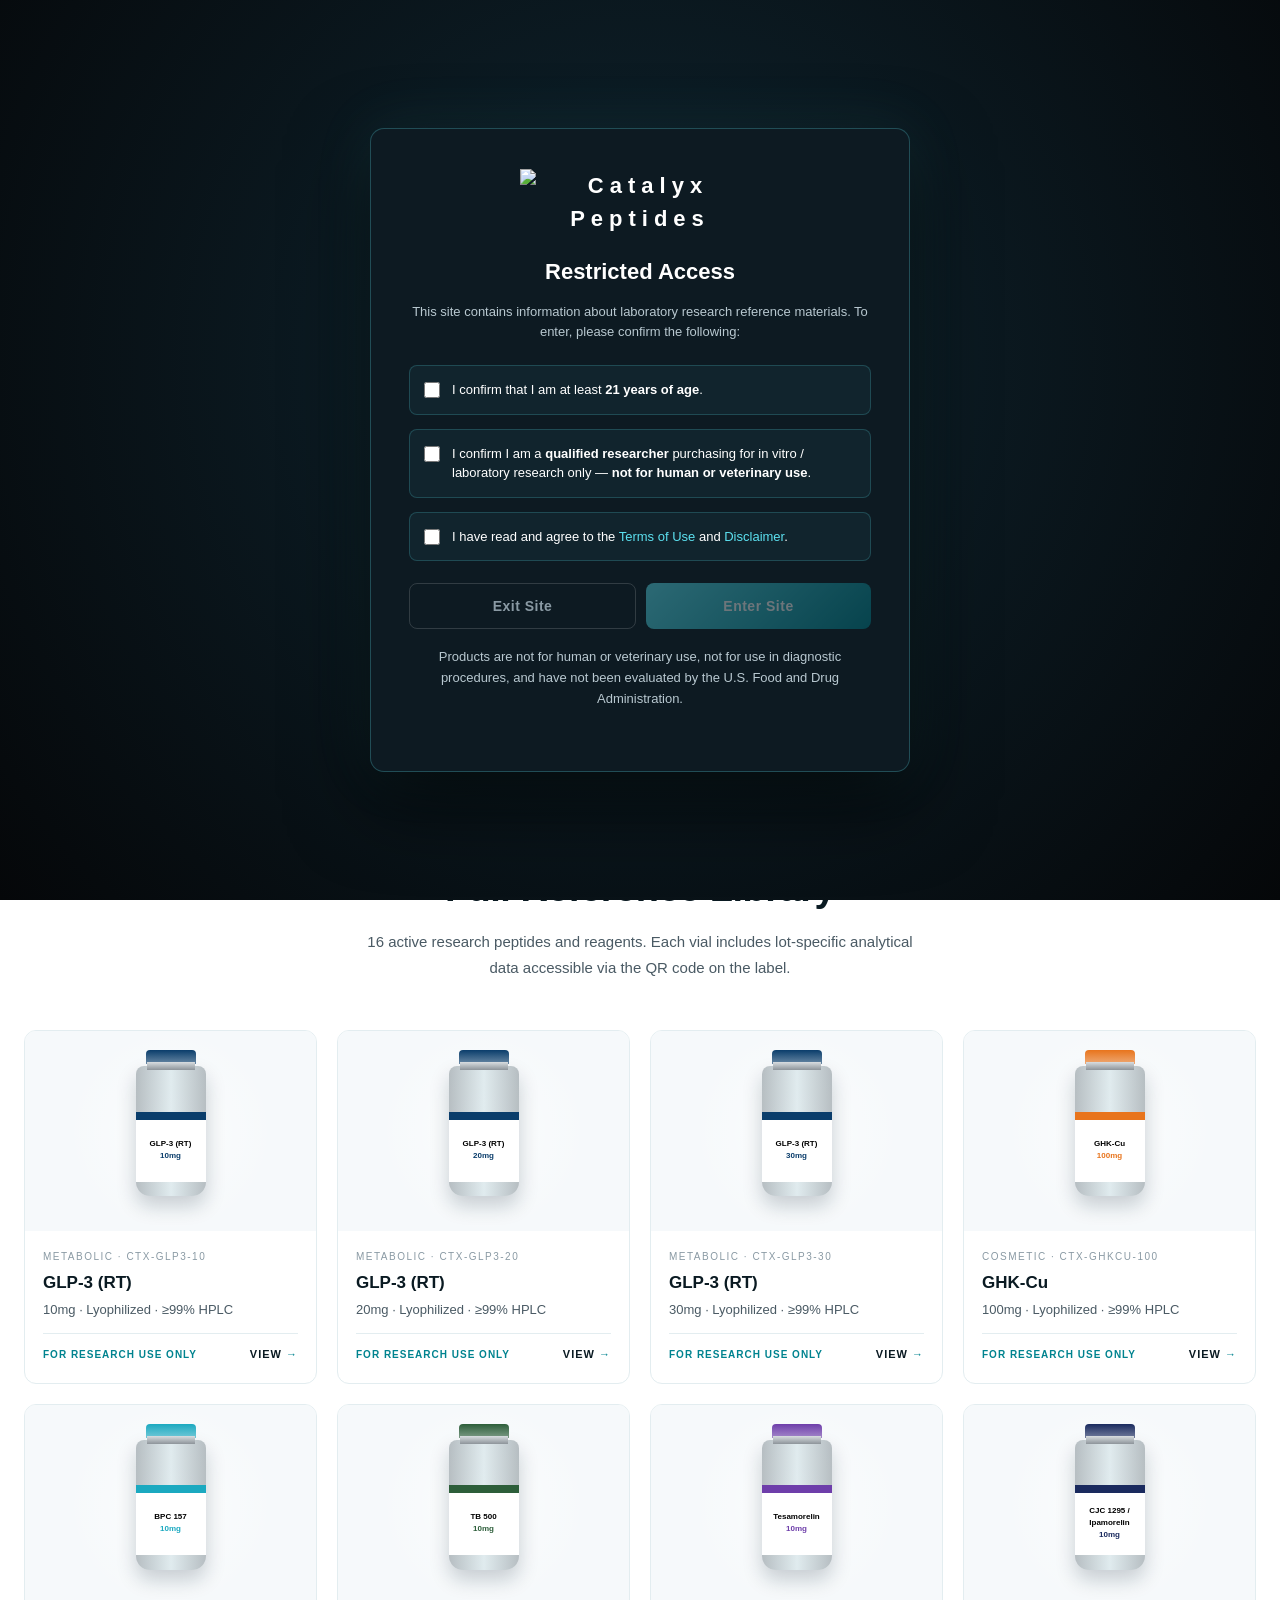
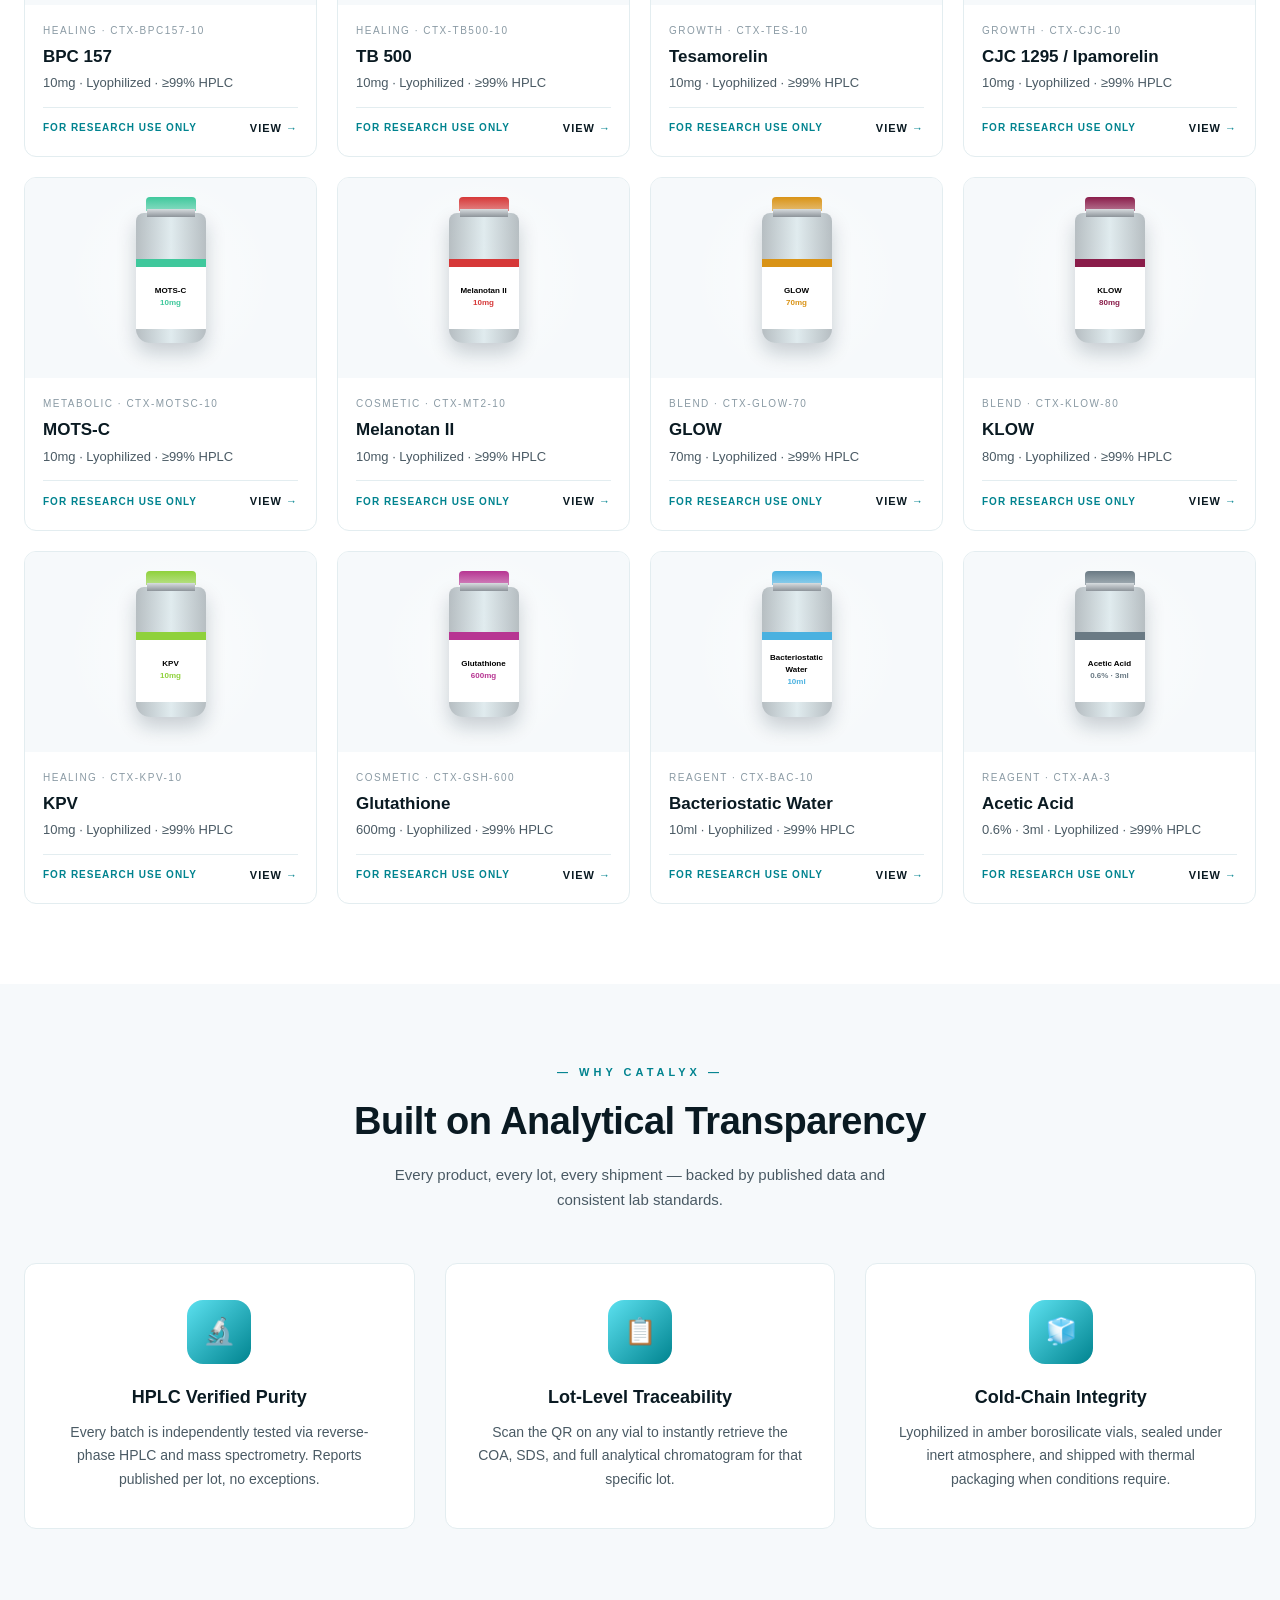
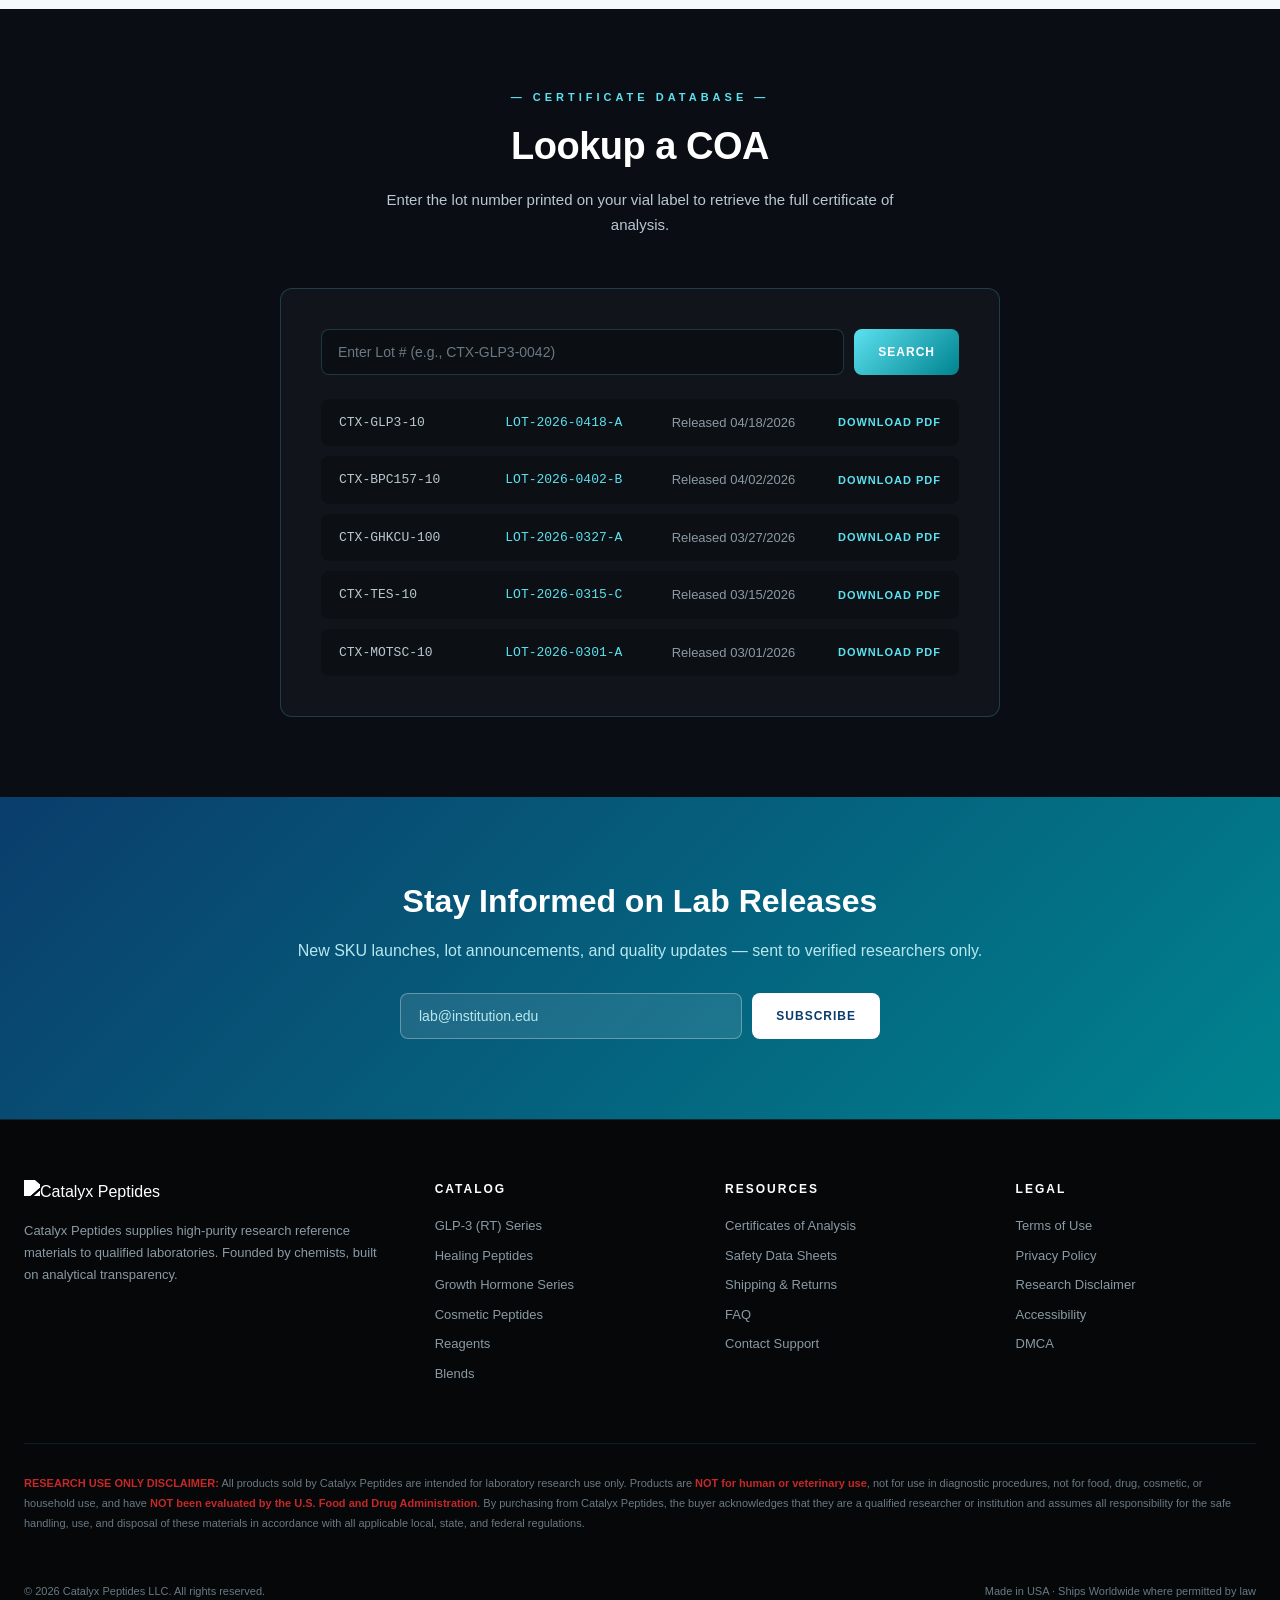
==== commit 239b141e: "Add files via upload" ====
--- a/index.html
+++ b/index.html
@@ -24,8 +24,8 @@
 <!-- Canonical -->
 <link rel="canonical" href="https://catalyxpeptides.com/">
 
-<!-- Favicon placeholder — replace with actual favicon.ico later -->
-<link rel="icon" type="image/svg+xml" href="data:image/svg+xml,%3Csvg xmlns='http://www.w3.org/2000/svg' viewBox='0 0 100 100'%3E%3Cpolygon points='50,5 95,28 95,72 50,95 5,72 5,28' fill='%2300838f'/%3E%3Ctext x='50' y='62' font-size='40' text-anchor='middle' fill='%23fff' font-family='Arial' font-weight='bold'%3E%E2%9A%9B%3C/text%3E%3C/svg%3E">
+<!-- Favicon using the Catalyx logo -->
+<link rel="icon" type="image/svg+xml" href="logo.svg">
 <style>
   :root {
     --bg: #0a0e14;
@@ -581,7 +581,7 @@
   <!-- ================= AGE GATE ================= -->
   <div class="gate" id="gate">
     <div class="gate-card">
-      <div class="gate-logo">CATAL<span class="y">YX</span><span class="sub">P E P T I D E S</span></div>
+      <div class="gate-logo" style="text-align:center;margin-bottom:20px"><img src="logo.svg" alt="Catalyx Peptides" style="max-width:240px;max-height:120px;margin:0 auto;display:inline-block"></div>
       <h2>Restricted Access</h2>
       <p>
         This site contains information about laboratory research reference materials.
@@ -627,9 +627,8 @@
   <!-- ================= HEADER ================= -->
   <header>
     <nav class="nav">
-      <a href="#" class="brand">
-        <div class="brand-mark"></div>
-        <span>CATAL<span class="y">YX</span><span class="sub">PEPTIDES</span></span>
+      <a href="#" class="brand" style="text-decoration:none">
+        <img src="logo.svg" alt="Catalyx Peptides" style="max-height:50px;width:auto;display:block">
       </a>
       <div class="nav-links">
         <a href="#catalog">Catalog</a>
@@ -829,7 +828,7 @@
   <footer>
     <div class="footer-wrap">
       <div class="footer-col">
-        <div class="footer-brand">CATAL<span class="y">YX</span></div>
+        <img src="logo.svg" alt="Catalyx Peptides" style="max-height:60px;width:auto;margin-bottom:16px;filter:brightness(0) invert(1)">
         <p>
           Catalyx Peptides supplies high-purity research reference materials
           to qualified laboratories. Founded by chemists, built on analytical
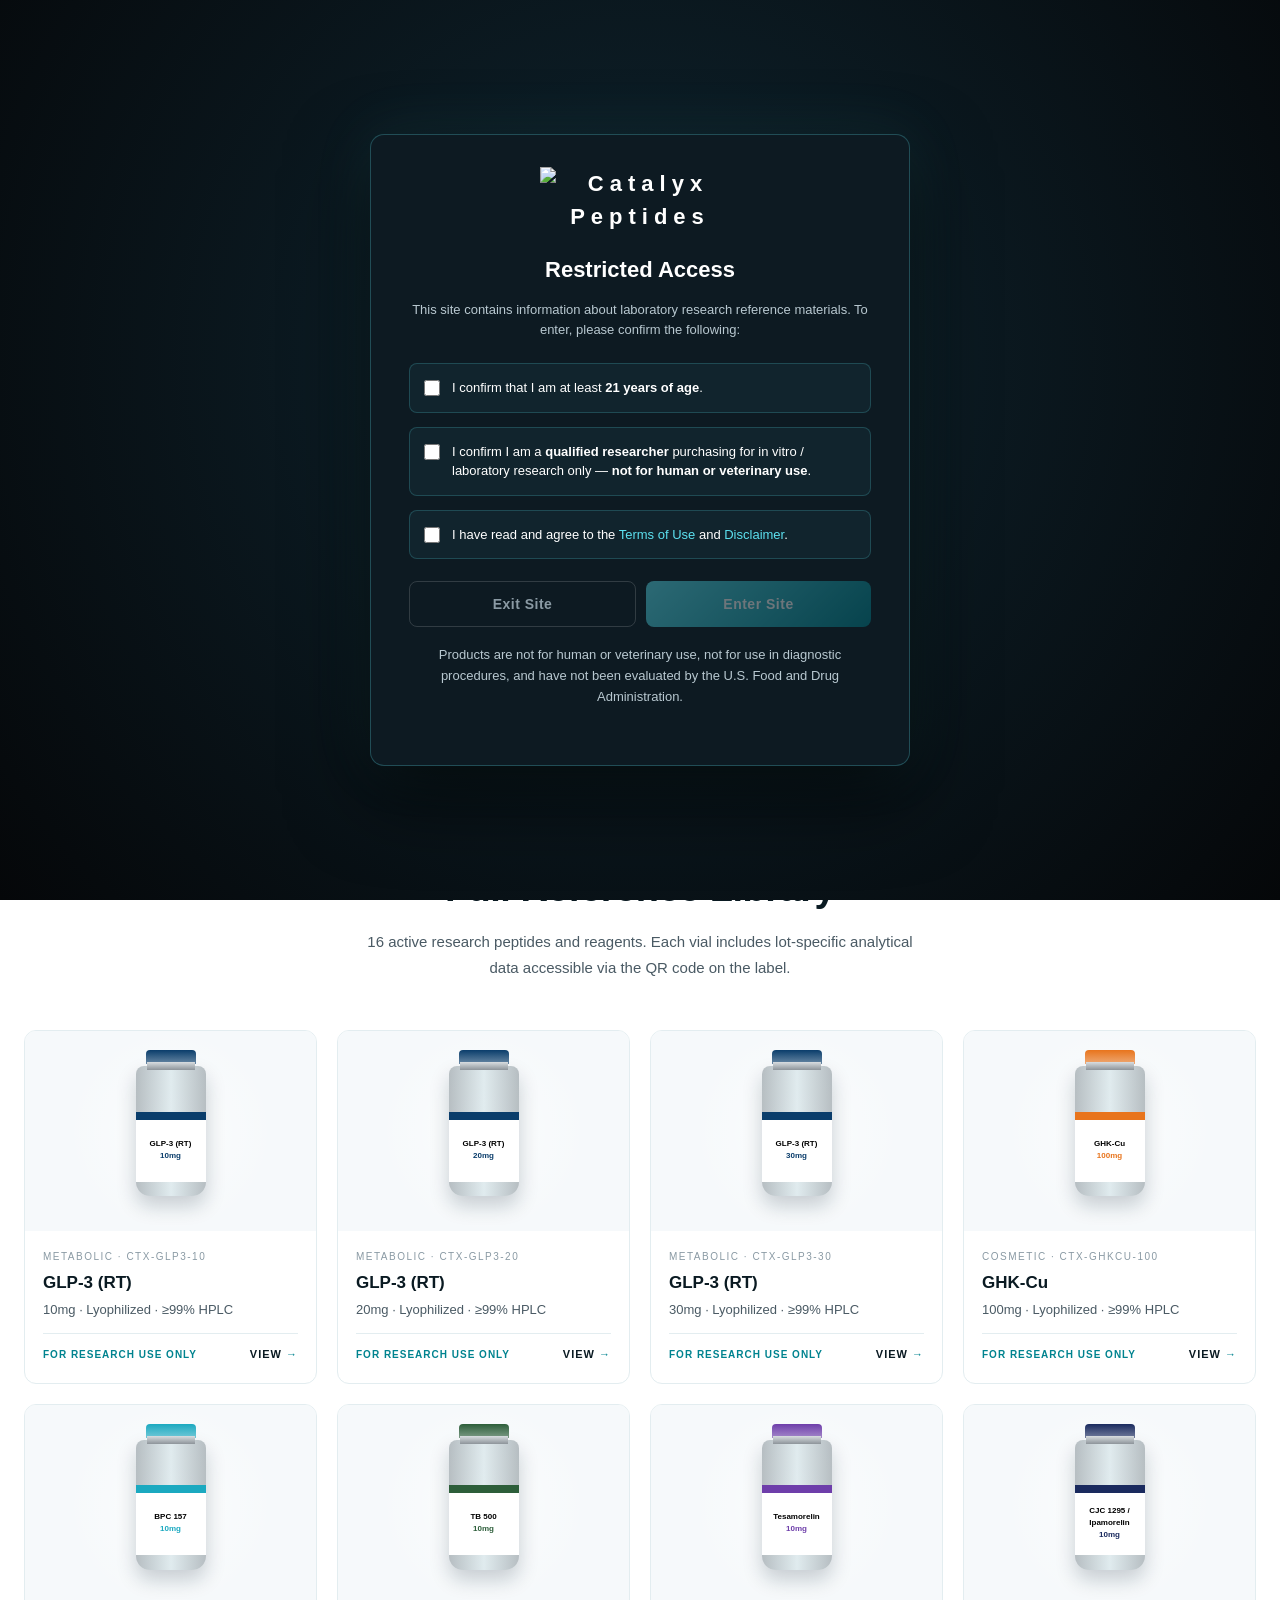
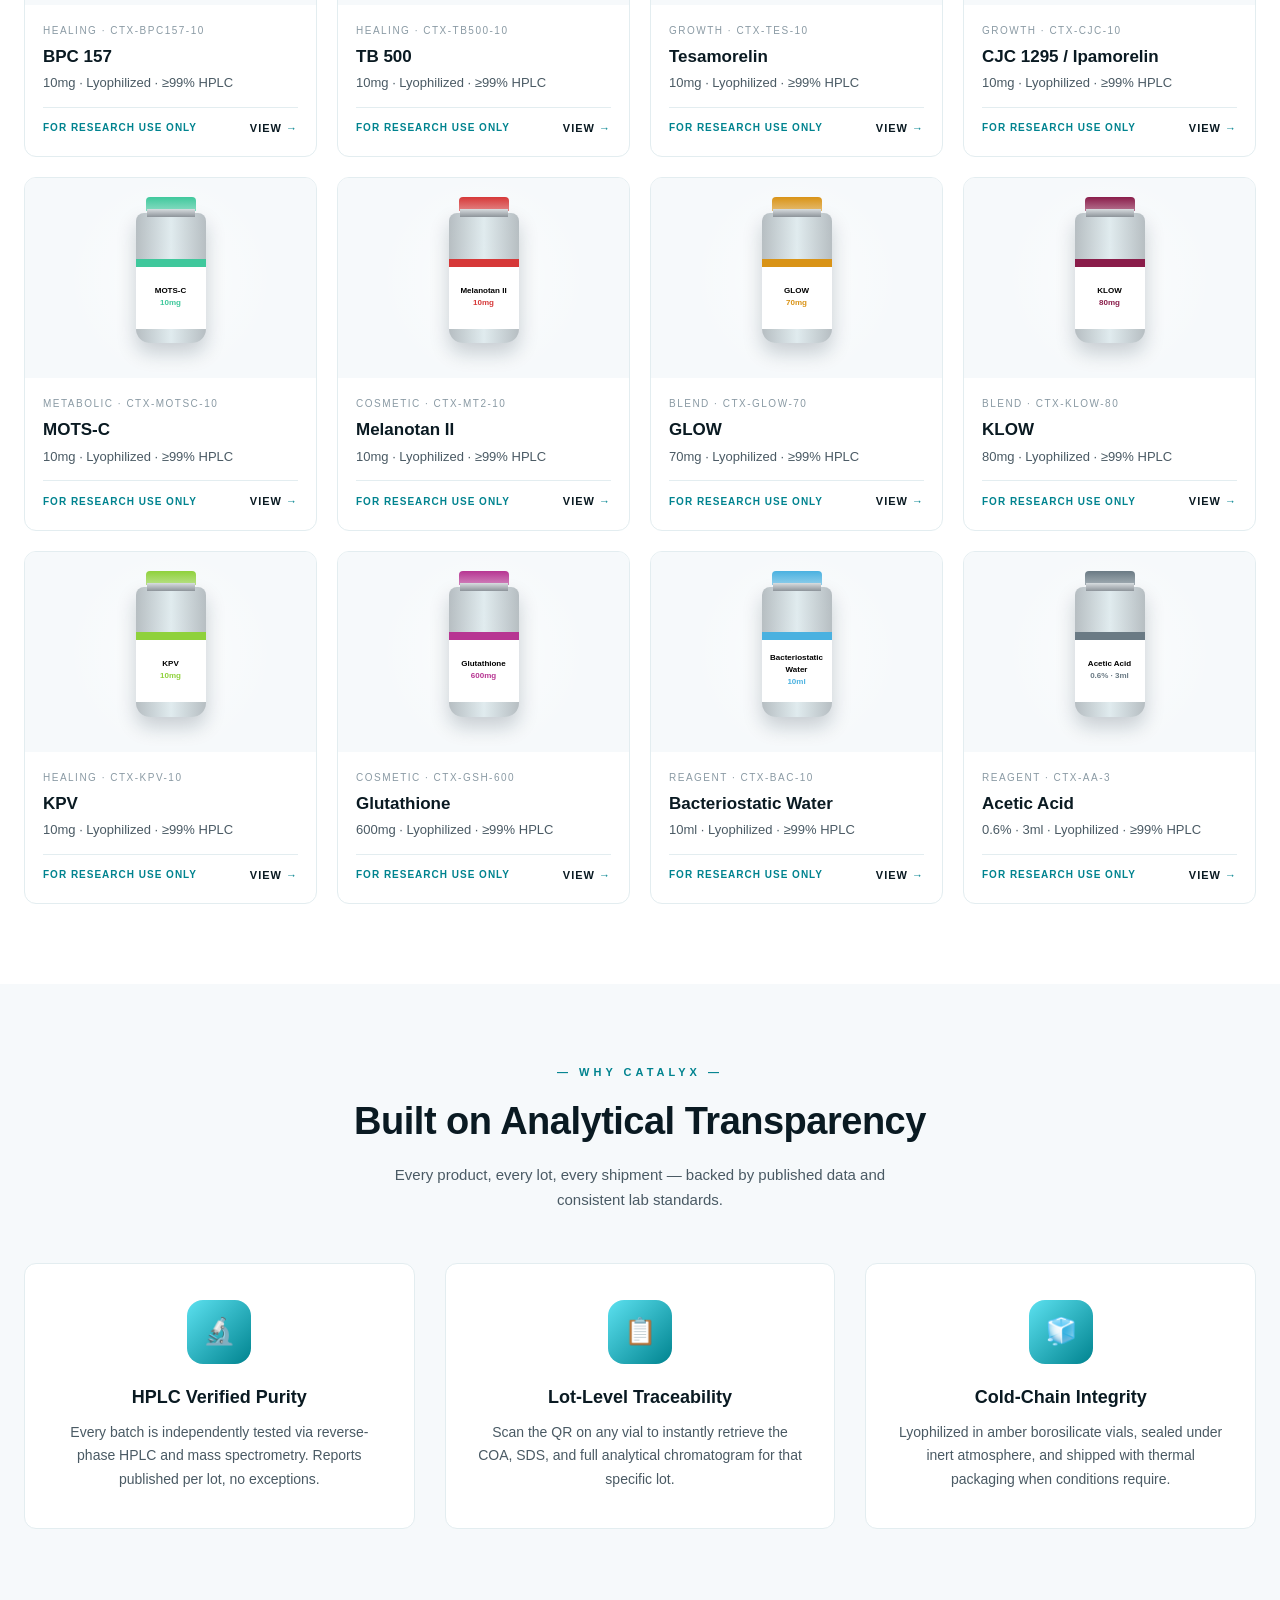
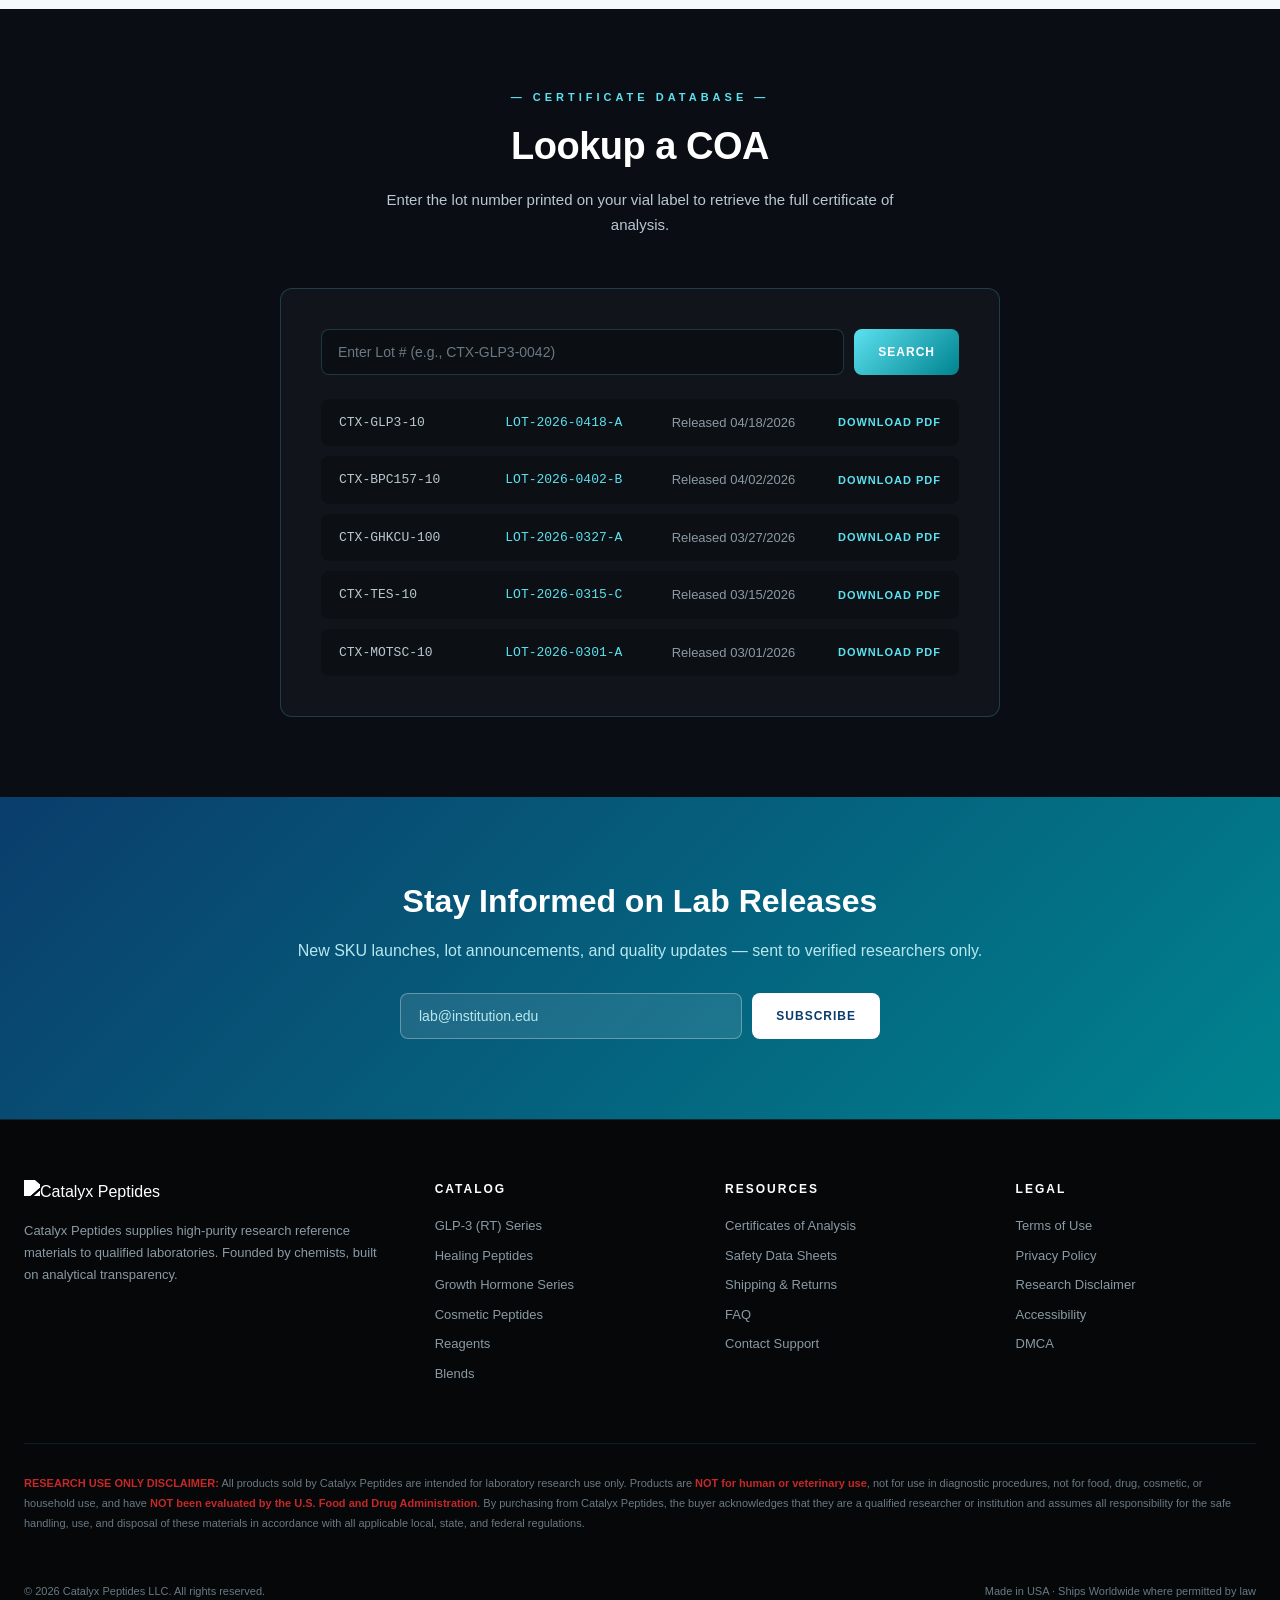
==== commit 494fa0c8: "Add files via upload" ====
--- a/index.html
+++ b/index.html
@@ -62,19 +62,28 @@
     z-index: 9999;
     display: flex; align-items: center; justify-content: center;
     padding: 20px;
+    overflow-y: auto;
   }
   .gate-card {
     background: #0d1a22;
     border: 1px solid rgba(92, 225, 240, 0.25);
     border-radius: 14px;
     max-width: 540px;
-    padding: 40px 38px;
+    width: 100%;
+    padding: 32px 38px 36px;
     color: #fff;
     box-shadow: 0 30px 80px rgba(0,0,0,0.7), 0 0 60px rgba(92,225,240,0.1);
+    margin: auto;
   }
   .gate-logo {
-    text-align: center; margin-bottom: 20px;
+    text-align: center; margin-bottom: 24px;
     font-size: 22px; letter-spacing: 6px; font-weight: 800;
+  }
+  .gate-logo img {
+    max-width: 200px !important;
+    max-height: 90px !important;
+    margin: 0 auto !important;
+    display: block !important;
   }
   .gate-logo .y { color: var(--teal-bright); }
   .gate-logo .sub {
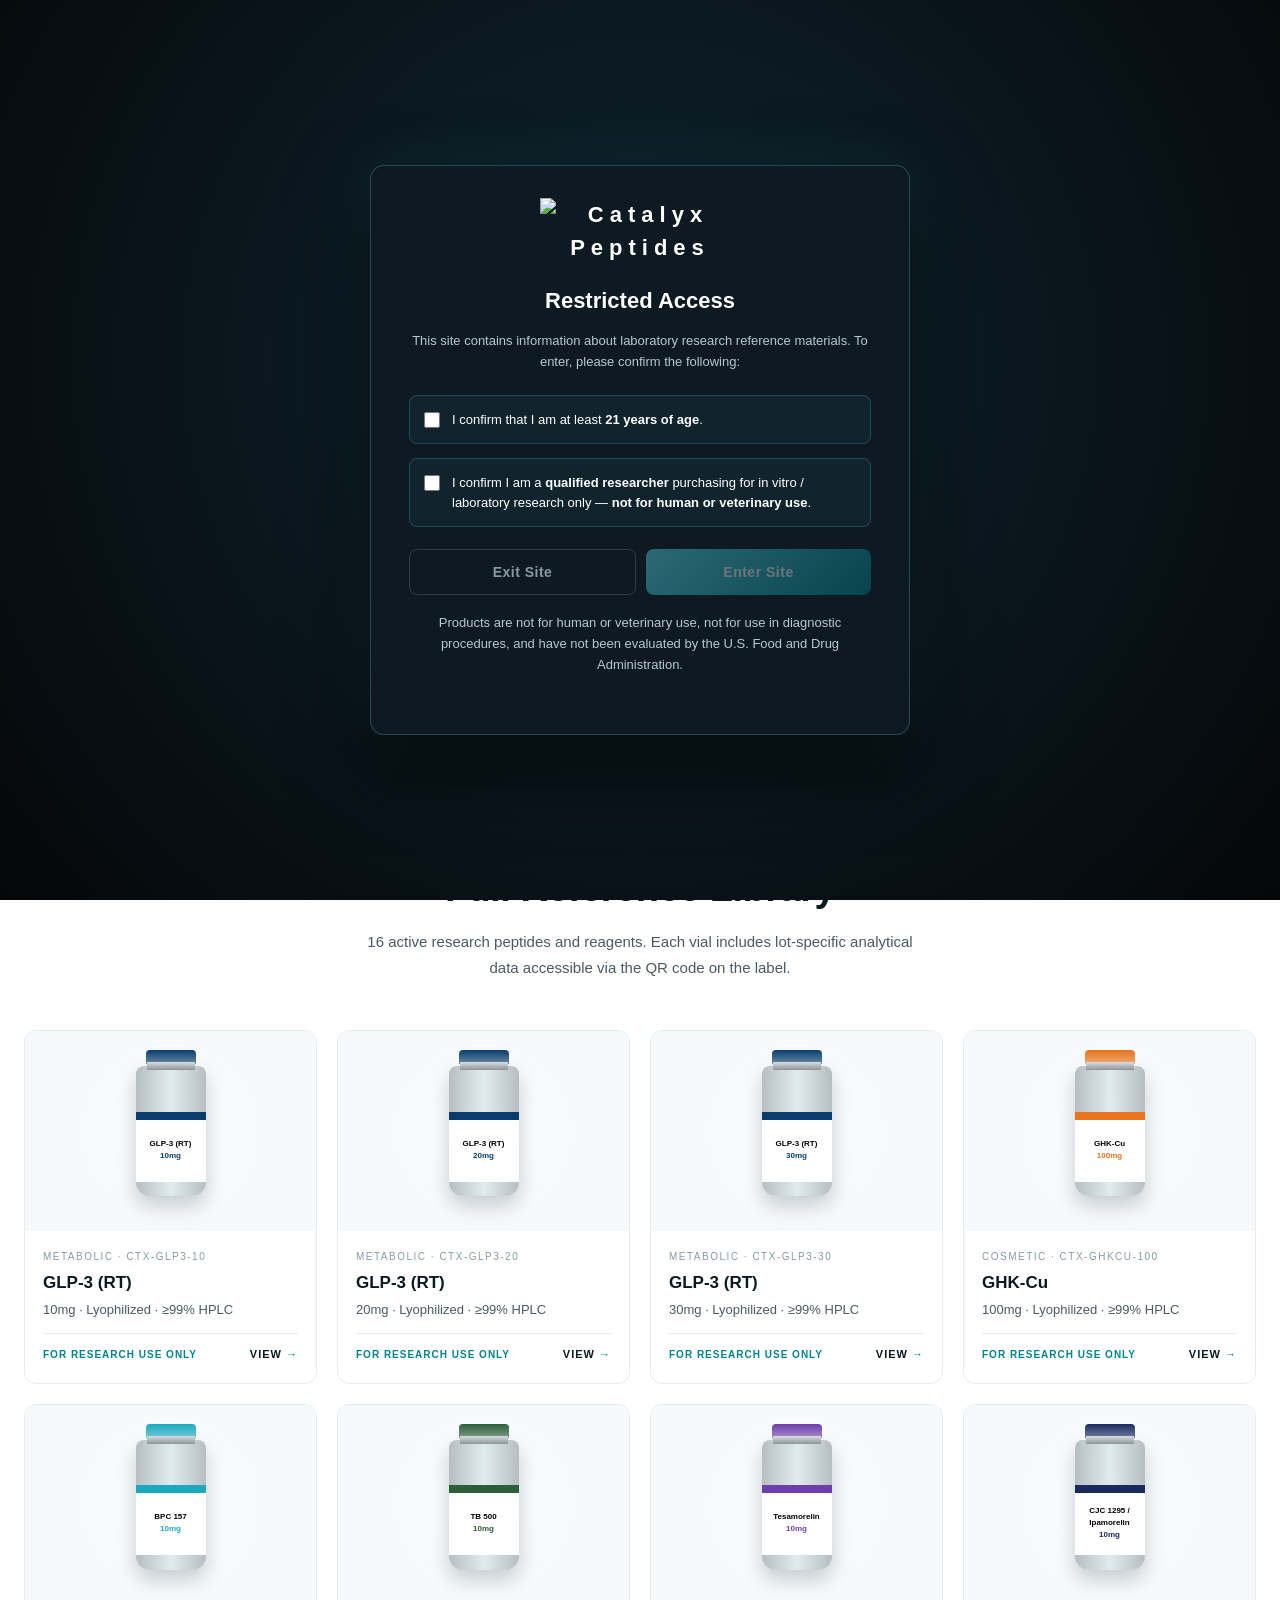
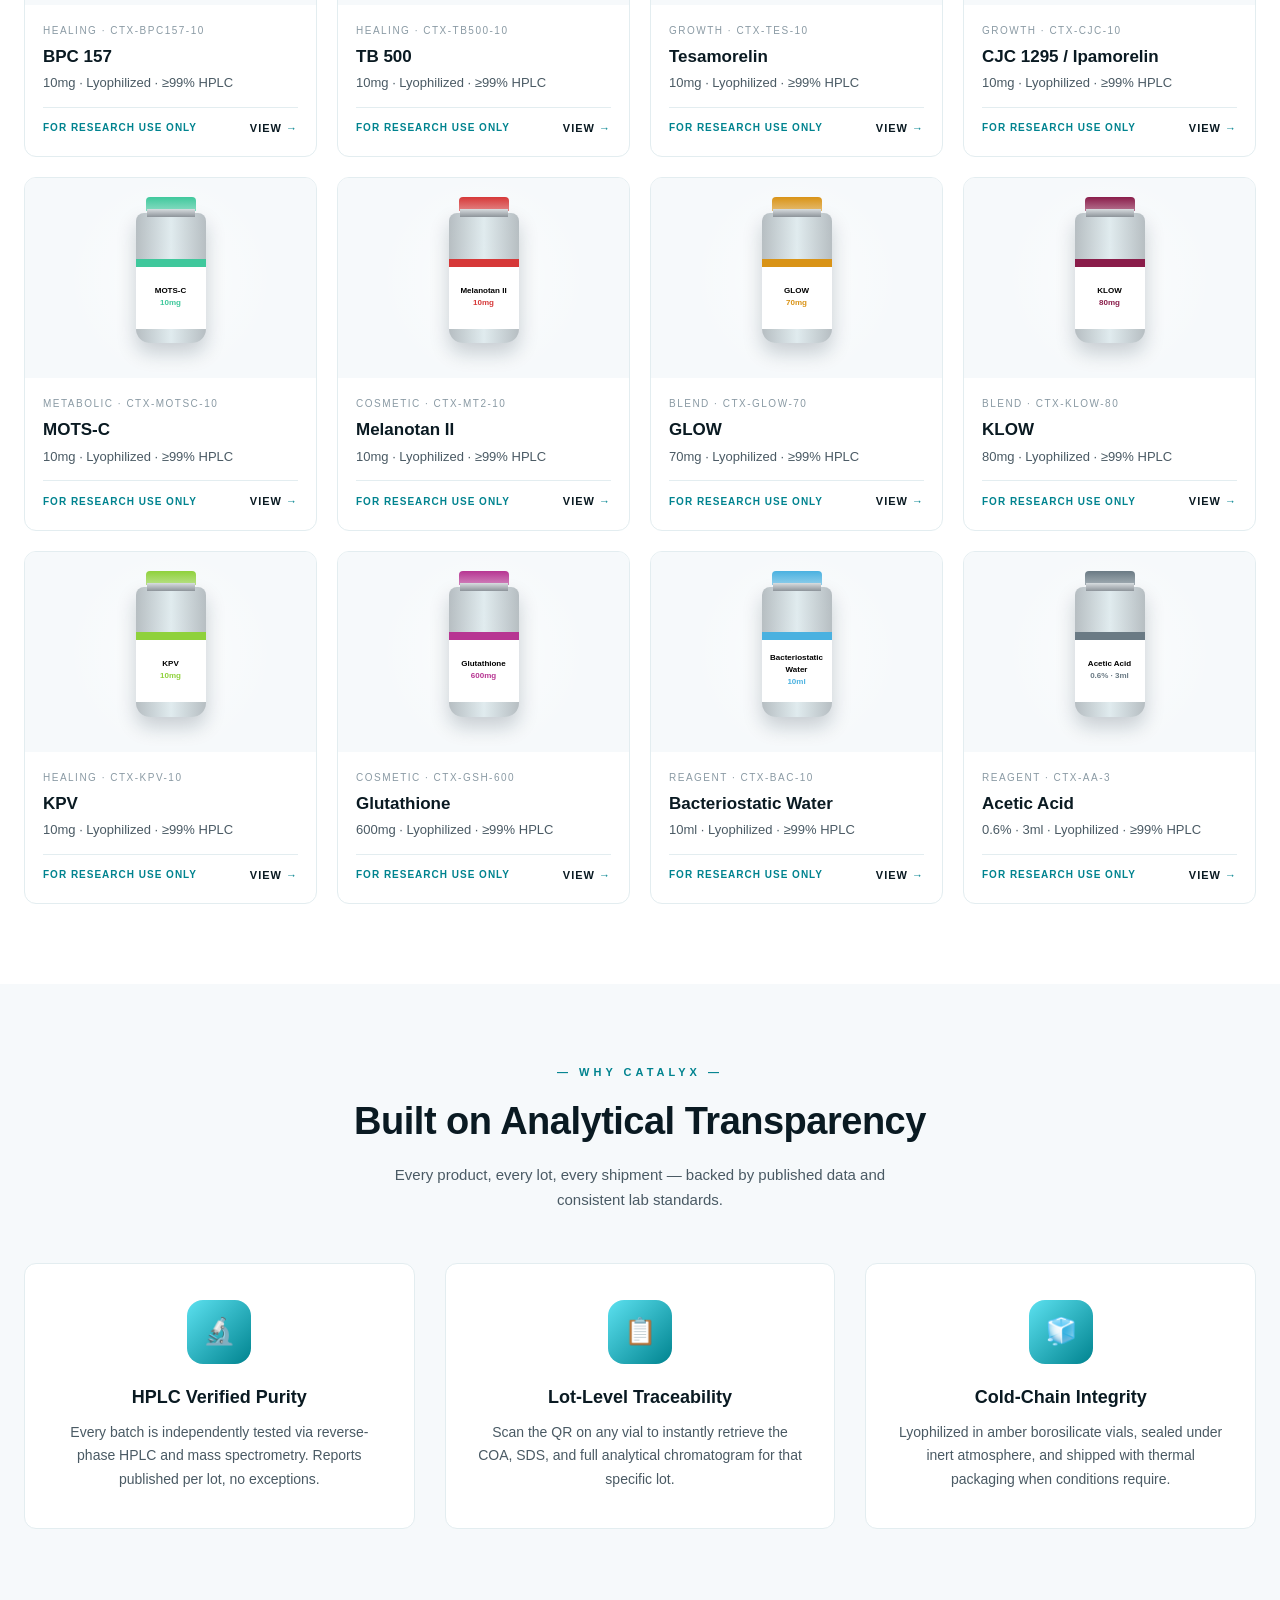
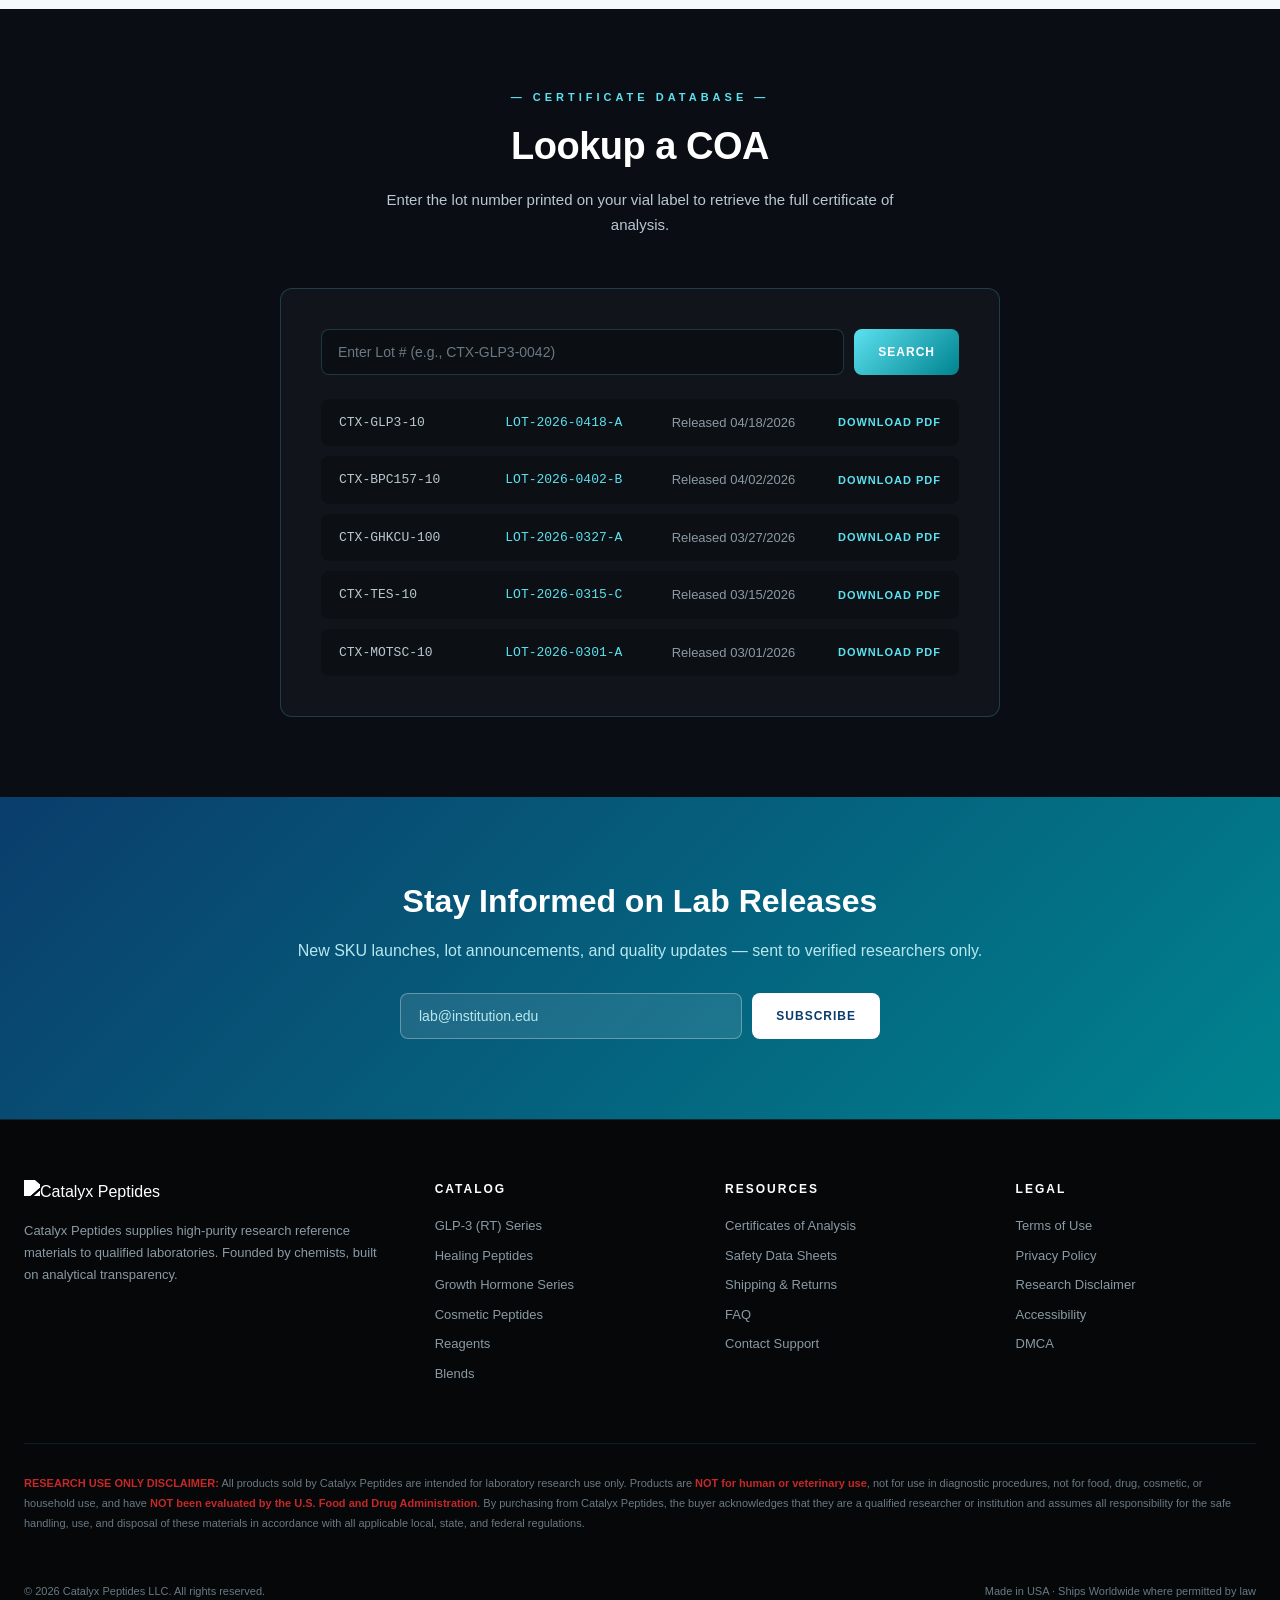
==== commit 45bde255: "Add files via upload" ====
--- a/index.html
+++ b/index.html
@@ -605,11 +605,6 @@
       <label class="gate-check">
         <input type="checkbox" id="chk-researcher">
         <span>I confirm I am a <strong>qualified researcher</strong> purchasing for in vitro / laboratory research only — <strong>not for human or veterinary use</strong>.</span>
-      </label>
-
-      <label class="gate-check">
-        <input type="checkbox" id="chk-terms">
-        <span>I have read and agree to the <a href="#" style="color:var(--teal-bright)">Terms of Use</a> and <a href="#" style="color:var(--teal-bright)">Disclaimer</a>.</span>
       </label>
 
       <div class="gate-actions">
@@ -896,7 +891,7 @@
 
 <script>
   // Age gate enable
-  const checks = ['chk-age', 'chk-researcher', 'chk-terms'];
+  const checks = ['chk-age', 'chk-researcher'];
   const enterBtn = document.getElementById('enter-btn');
   checks.forEach(id => {
     document.getElementById(id).addEventListener('change', () => {
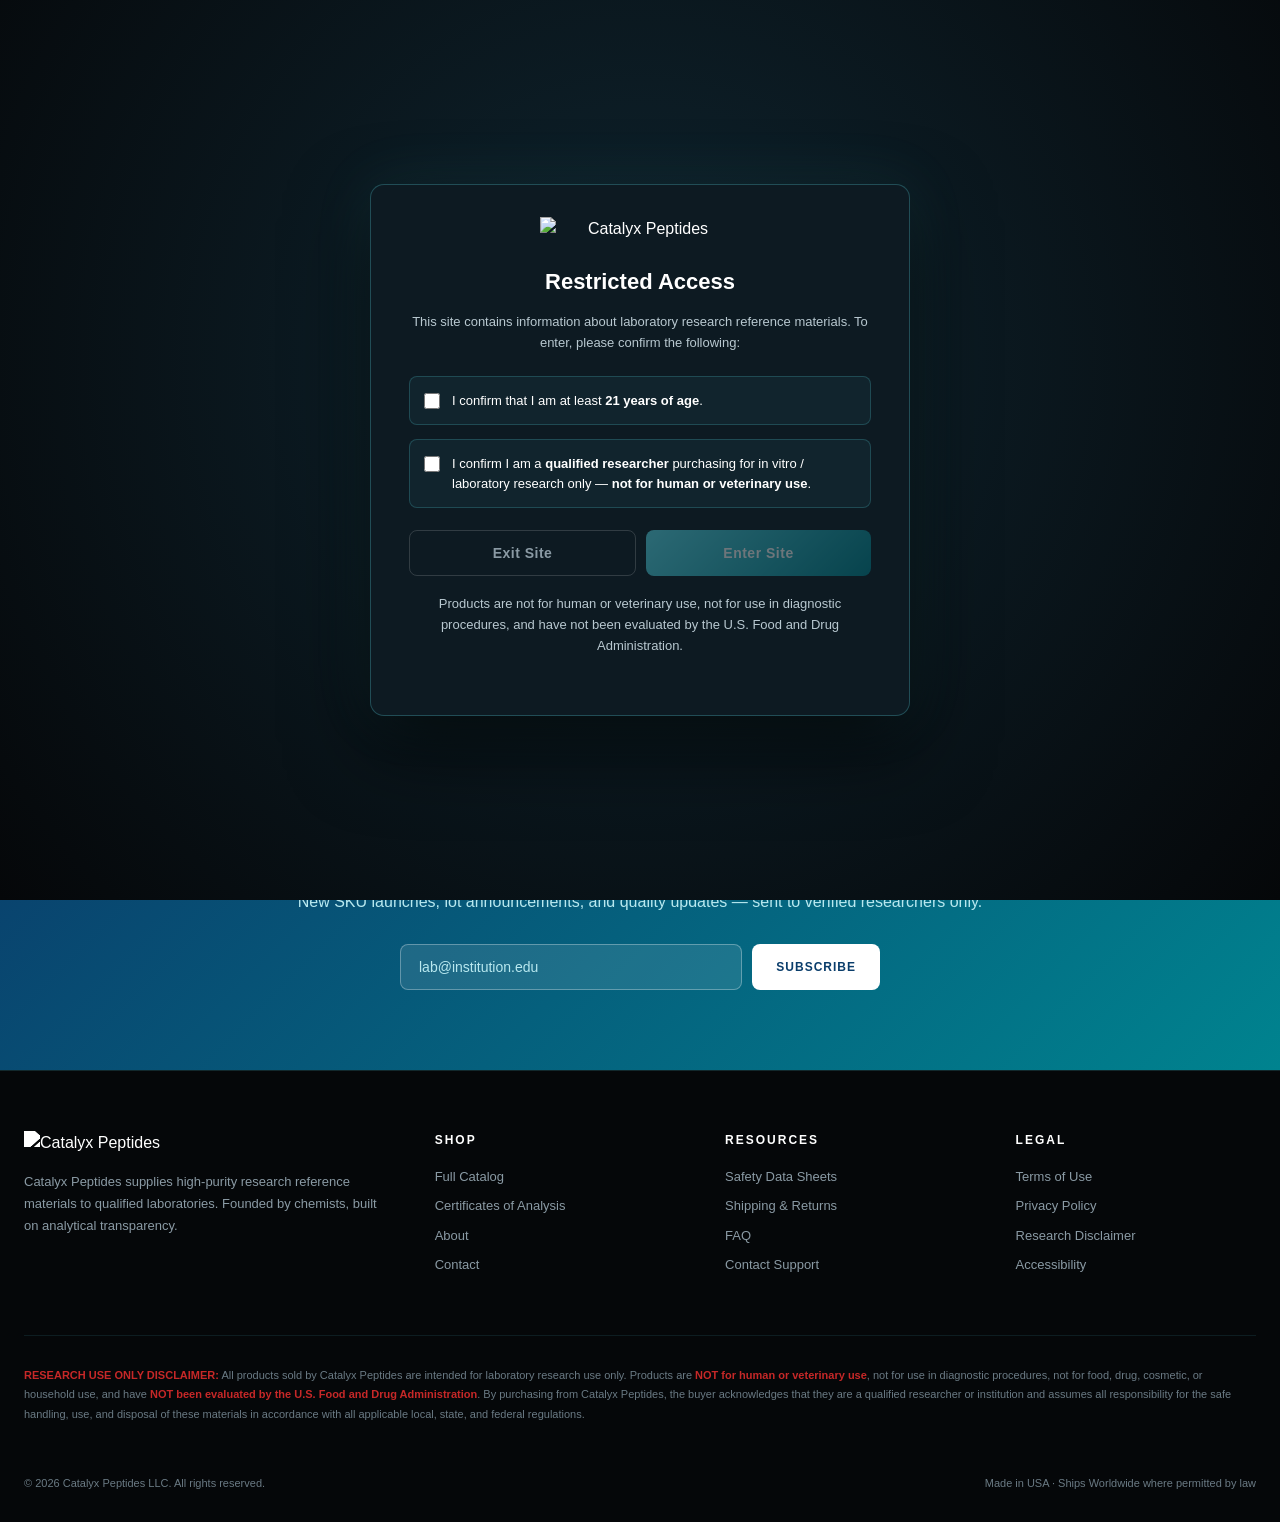
==== commit 44f1b108: "Add files via upload" ====
--- a/index.html
+++ b/index.html
@@ -24,573 +24,18 @@
 <!-- Canonical -->
 <link rel="canonical" href="https://catalyxpeptides.com/">
 
-<!-- Favicon using the Catalyx logo -->
+<!-- Favicon -->
 <link rel="icon" type="image/svg+xml" href="logo.svg">
-<style>
-  :root {
-    --bg: #0a0e14;
-    --bg-2: #0f151c;
-    --panel: #ffffff;
-    --panel-soft: #f6f9fb;
-    --ink: #0a1a22;
-    --ink-soft: #4a5a64;
-    --ink-mute: #8a9aa4;
-    --teal: #1ba9c0;
-    --teal-bright: #5ce1f0;
-    --teal-deep: #00838f;
-    --navy: #0a3d6b;
-    --warn: #c62828;
-    --line: #e3edf0;
-  }
-  * { box-sizing: border-box; margin: 0; padding: 0; }
-  html { scroll-behavior: smooth; }
-  body {
-    font-family: 'Inter', 'Helvetica Neue', Arial, sans-serif;
-    color: var(--ink);
-    background: #fff;
-    line-height: 1.5;
-    -webkit-font-smoothing: antialiased;
-  }
-  a { color: inherit; text-decoration: none; }
-  img { max-width: 100%; display: block; }
-  button { font-family: inherit; cursor: pointer; border: 0; }
-
-  /* ================= AGE / RESEARCHER GATE ================= */
-  .gate {
-    position: fixed; inset: 0;
-    background: radial-gradient(circle at 50% 40%, #0f2530 0%, #050709 100%);
-    z-index: 9999;
-    display: flex; align-items: center; justify-content: center;
-    padding: 20px;
-    overflow-y: auto;
-  }
-  .gate-card {
-    background: #0d1a22;
-    border: 1px solid rgba(92, 225, 240, 0.25);
-    border-radius: 14px;
-    max-width: 540px;
-    width: 100%;
-    padding: 32px 38px 36px;
-    color: #fff;
-    box-shadow: 0 30px 80px rgba(0,0,0,0.7), 0 0 60px rgba(92,225,240,0.1);
-    margin: auto;
-  }
-  .gate-logo {
-    text-align: center; margin-bottom: 24px;
-    font-size: 22px; letter-spacing: 6px; font-weight: 800;
-  }
-  .gate-logo img {
-    max-width: 200px !important;
-    max-height: 90px !important;
-    margin: 0 auto !important;
-    display: block !important;
-  }
-  .gate-logo .y { color: var(--teal-bright); }
-  .gate-logo .sub {
-    display: block; font-size: 10px; letter-spacing: 8px;
-    color: var(--teal); margin-top: 4px; font-weight: 400;
-  }
-  .gate h2 {
-    font-size: 22px; font-weight: 700; margin-bottom: 14px;
-    text-align: center;
-  }
-  .gate p {
-    font-size: 13px; color: #b8c8d0; margin-bottom: 22px;
-    text-align: center; line-height: 1.6;
-  }
-  .gate-check {
-    display: flex; gap: 12px; margin-bottom: 14px;
-    padding: 14px; background: rgba(92,225,240,0.05);
-    border: 1px solid rgba(92,225,240,0.2); border-radius: 8px;
-    font-size: 13px; align-items: flex-start; cursor: pointer;
-  }
-  .gate-check input {
-    margin-top: 2px; accent-color: var(--teal-bright);
-    width: 16px; height: 16px; flex-shrink: 0;
-  }
-  .gate-actions { display: flex; gap: 10px; margin-top: 22px; }
-  .gate-btn {
-    flex: 1; padding: 14px; border-radius: 8px;
-    font-weight: 700; font-size: 14px; letter-spacing: 0.5px;
-    transition: all 0.2s;
-  }
-  .gate-accept {
-    background: linear-gradient(135deg, var(--teal-bright), var(--teal-deep));
-    color: #fff;
-  }
-  .gate-accept:hover { filter: brightness(1.1); }
-  .gate-accept:disabled {
-    opacity: 0.4; cursor: not-allowed;
-  }
-  .gate-decline {
-    background: transparent; color: #8a9aa4;
-    border: 1px solid rgba(255,255,255,0.15);
-  }
-  .gate-decline:hover { color: #fff; }
-  .gate-fine {
-    text-align: center; font-size: 10px; color: #6a7a84;
-    margin-top: 18px; line-height: 1.6;
-  }
-
-  /* ================= TOP STRIP ================= */
-  .top-strip {
-    background: var(--bg);
-    color: #b8c8d0;
-    font-size: 11px;
-    padding: 8px 24px;
-    text-align: center;
-    letter-spacing: 1px;
-    border-bottom: 1px solid rgba(92,225,240,0.15);
-  }
-  .top-strip .teal { color: var(--teal-bright); }
-  .top-strip .dot { color: var(--teal); margin: 0 14px; }
-
-  /* ================= HEADER ================= */
-  header {
-    background: #fff;
-    border-bottom: 1px solid var(--line);
-    position: sticky; top: 0; z-index: 100;
-  }
-  .nav {
-    max-width: 1280px; margin: 0 auto;
-    padding: 18px 24px;
-    display: flex; align-items: center; justify-content: space-between;
-  }
-  .brand {
-    display: flex; align-items: center; gap: 12px;
-    font-weight: 800; letter-spacing: 3px;
-    font-size: 20px;
-  }
-  .brand-mark {
-    width: 38px; height: 38px;
-    background: linear-gradient(135deg, var(--teal-bright), var(--teal-deep));
-    clip-path: polygon(50% 0%, 100% 25%, 100% 75%, 50% 100%, 0% 75%, 0% 25%);
-    position: relative;
-  }
-  .brand-mark::after {
-    content: '⚛'; position: absolute; inset: 0;
-    display: flex; align-items: center; justify-content: center;
-    color: #fff; font-size: 18px;
-  }
-  .brand .y { color: var(--teal-deep); }
-  .brand .sub {
-    display: block; font-size: 9px; letter-spacing: 5px;
-    color: var(--teal); font-weight: 500; margin-top: 2px;
-  }
-  .nav-links {
-    display: flex; gap: 32px; font-size: 13px; font-weight: 500;
-    letter-spacing: 1px; text-transform: uppercase;
-  }
-  .nav-links a:hover { color: var(--teal-deep); }
-  .nav-actions { display: flex; gap: 12px; align-items: center; }
-  .nav-btn {
-    padding: 10px 18px; border-radius: 6px;
-    font-size: 12px; font-weight: 700; letter-spacing: 1px;
-    background: var(--ink); color: #fff;
-    text-transform: uppercase;
-  }
-  .nav-btn:hover { background: var(--teal-deep); }
-  .nav-cart {
-    width: 38px; height: 38px; border-radius: 6px;
-    background: var(--panel-soft); display: flex;
-    align-items: center; justify-content: center;
-    font-size: 16px; position: relative;
-  }
-  .nav-cart::after {
-    content: '2'; position: absolute; top: -4px; right: -4px;
-    background: var(--teal-bright); color: #fff;
-    width: 16px; height: 16px; border-radius: 50%;
-    font-size: 10px; display: flex; align-items: center;
-    justify-content: center; font-weight: 700;
-  }
-
-  /* ================= HERO ================= */
-  .hero {
-    background:
-      radial-gradient(circle at 80% 30%, rgba(92,225,240,0.15) 0%, transparent 50%),
-      radial-gradient(circle at 20% 70%, rgba(0,131,143,0.2) 0%, transparent 50%),
-      linear-gradient(180deg, #0a1a22 0%, #0f2530 100%);
-    color: #fff;
-    padding: 90px 24px;
-    position: relative; overflow: hidden;
-  }
-  .hero::before {
-    content: ''; position: absolute; inset: 0;
-    background-image:
-      linear-gradient(60deg, transparent 48%, rgba(92,225,240,0.08) 49%, rgba(92,225,240,0.08) 51%, transparent 52%),
-      linear-gradient(-60deg, transparent 48%, rgba(92,225,240,0.08) 49%, rgba(92,225,240,0.08) 51%, transparent 52%);
-    background-size: 50px 86px;
-    pointer-events: none; opacity: 0.4;
-  }
-  .hero-wrap {
-    max-width: 1280px; margin: 0 auto;
-    display: grid; grid-template-columns: 1.2fr 1fr; gap: 60px;
-    align-items: center; position: relative; z-index: 2;
-  }
-  .hero-tag {
-    display: inline-block; padding: 6px 14px;
-    background: rgba(92,225,240,0.1); border: 1px solid rgba(92,225,240,0.3);
-    border-radius: 20px; font-size: 11px; letter-spacing: 2px;
-    color: var(--teal-bright); margin-bottom: 20px; text-transform: uppercase;
-  }
-  .hero h1 {
-    font-size: 54px; font-weight: 800; line-height: 1.05;
-    margin-bottom: 22px; letter-spacing: -1px;
-  }
-  .hero h1 .accent {
-    background: linear-gradient(135deg, var(--teal-bright), var(--teal-deep));
-    -webkit-background-clip: text;
-    -webkit-text-fill-color: transparent;
-    background-clip: text;
-  }
-  .hero p {
-    font-size: 16px; color: #b8c8d0; margin-bottom: 32px;
-    max-width: 480px; line-height: 1.7;
-  }
-  .hero-cta { display: flex; gap: 14px; }
-  .btn-primary {
-    padding: 14px 28px; border-radius: 8px;
-    background: linear-gradient(135deg, var(--teal-bright), var(--teal-deep));
-    color: #fff; font-weight: 700; font-size: 13px;
-    letter-spacing: 1.5px; text-transform: uppercase;
-  }
-  .btn-primary:hover { transform: translateY(-2px); }
-  .btn-ghost {
-    padding: 14px 28px; border-radius: 8px;
-    background: transparent; color: #fff;
-    border: 1px solid rgba(255,255,255,0.2);
-    font-weight: 700; font-size: 13px;
-    letter-spacing: 1.5px; text-transform: uppercase;
-  }
-  .btn-ghost:hover { border-color: var(--teal-bright); color: var(--teal-bright); }
-
-  .hero-visual {
-    background: rgba(255,255,255,0.02);
-    border: 1px solid rgba(92,225,240,0.15);
-    border-radius: 16px; padding: 30px;
-    backdrop-filter: blur(10px);
-  }
-  .visual-row {
-    display: grid; grid-template-columns: 1fr 1fr; gap: 14px;
-    margin-bottom: 16px;
-  }
-  .visual-stat {
-    background: rgba(92,225,240,0.05); padding: 18px;
-    border-radius: 10px; text-align: center;
-    border: 1px solid rgba(92,225,240,0.1);
-  }
-  .visual-stat .num {
-    font-size: 28px; font-weight: 800; color: var(--teal-bright);
-    line-height: 1;
-  }
-  .visual-stat .lbl {
-    font-size: 10px; color: #8a9aa4; letter-spacing: 1.5px;
-    text-transform: uppercase; margin-top: 6px;
-  }
-  .visual-badge {
-    display: flex; align-items: center; gap: 12px;
-    padding: 14px; background: rgba(92,225,240,0.05);
-    border-radius: 8px; border: 1px solid rgba(92,225,240,0.1);
-    font-size: 12px; color: #b8c8d0;
-  }
-  .visual-badge .ic {
-    width: 36px; height: 36px; border-radius: 8px;
-    background: linear-gradient(135deg, var(--teal-bright), var(--teal-deep));
-    display: flex; align-items: center; justify-content: center;
-    font-size: 16px; flex-shrink: 0;
-  }
-
-  /* ================= TRUST BAR ================= */
-  .trust {
-    background: var(--bg);
-    color: #b8c8d0;
-    padding: 20px 24px;
-    border-top: 1px solid rgba(92,225,240,0.15);
-  }
-  .trust-wrap {
-    max-width: 1280px; margin: 0 auto;
-    display: flex; justify-content: space-around;
-    flex-wrap: wrap; gap: 20px;
-    font-size: 11px; letter-spacing: 2px;
-    text-transform: uppercase;
-  }
-  .trust-item .ic {
-    color: var(--teal-bright); margin-right: 8px;
-  }
-
-  /* ================= SECTIONS ================= */
-  section { padding: 80px 24px; }
-  .container { max-width: 1280px; margin: 0 auto; }
-
-  .section-head { text-align: center; margin-bottom: 50px; }
-  .section-tag {
-    color: var(--teal-deep); font-size: 11px;
-    letter-spacing: 4px; text-transform: uppercase;
-    font-weight: 700; margin-bottom: 12px;
-  }
-  .section-head h2 {
-    font-size: 38px; font-weight: 800; letter-spacing: -0.5px;
-    margin-bottom: 12px;
-  }
-  .section-head p {
-    color: var(--ink-soft); font-size: 15px; max-width: 560px;
-    margin: 0 auto; line-height: 1.7;
-  }
-
-  /* ================= CATALOG GRID ================= */
-  .catalog-grid {
-    display: grid; grid-template-columns: repeat(4, 1fr); gap: 20px;
-  }
-  .product-card {
-    background: #fff; border: 1px solid var(--line);
-    border-radius: 12px; overflow: hidden;
-    transition: all 0.25s;
-    cursor: pointer;
-  }
-  .product-card:hover {
-    transform: translateY(-4px);
-    box-shadow: 0 18px 40px rgba(10,30,45,0.12);
-    border-color: rgba(92,225,240,0.4);
-  }
-  .product-img {
-    height: 200px; background: var(--panel-soft);
-    display: flex; align-items: center; justify-content: center;
-    position: relative; overflow: hidden;
-  }
-  .product-img::before {
-    content: ''; position: absolute; inset: 0;
-    background:
-      radial-gradient(circle at 50% 50%, rgba(255,255,255,0.6) 0%, transparent 60%);
-  }
-  /* faux 3D vial */
-  .vial {
-    width: 70px; height: 130px;
-    background: linear-gradient(90deg,
-      rgba(30,50,60,0.3) 0%, rgba(200,220,225,0.5) 50%, rgba(30,50,60,0.3) 100%);
-    border-radius: 8px 8px 14px 14px;
-    position: relative; z-index: 2;
-    box-shadow: 0 10px 20px rgba(0,30,45,0.2);
-  }
-  .vial::before {
-    content: ''; position: absolute; top: -16px; left: 50%;
-    transform: translateX(-50%);
-    width: 50px; height: 14px;
-    background: linear-gradient(180deg, var(--cap-color, #1ba9c0), var(--cap-shadow, #006478));
-    border-radius: 4px 4px 0 0;
-  }
-  .vial::after {
-    content: ''; position: absolute; top: -4px; left: 50%;
-    transform: translateX(-50%);
-    width: 48px; height: 8px;
-    background: linear-gradient(180deg, #d8dde0, #8d949a);
-  }
-  .vial-label {
-    position: absolute; top: 35%; left: 0; right: 0;
-    height: 70px;
-    background: #fff;
-    z-index: 3;
-    display: flex; flex-direction: column;
-    align-items: center; justify-content: center;
-    font-size: 8px; text-align: center;
-    padding: 4px;
-  }
-  .vial-label .arc {
-    position: absolute; top: 0; left: 0; right: 0;
-    height: 8px; background: var(--cap-color, #1ba9c0);
-    border-radius: 0;
-  }
-  .vial-label .name { font-weight: 800; color: #000; margin-top: 6px; }
-  .vial-label .dose { color: var(--cap-color, #1ba9c0); font-weight: 700; }
-
-  .product-info { padding: 18px 18px 20px; }
-  .product-info .cat {
-    font-size: 10px; color: var(--ink-mute);
-    letter-spacing: 1.5px; text-transform: uppercase;
-    margin-bottom: 6px;
-  }
-  .product-info h3 {
-    font-size: 17px; font-weight: 700; margin-bottom: 4px;
-  }
-  .product-info .dose-text {
-    font-size: 13px; color: var(--ink-soft); margin-bottom: 14px;
-  }
-  .product-meta {
-    display: flex; justify-content: space-between; align-items: center;
-    padding-top: 12px; border-top: 1px solid var(--line);
-  }
-  .purity-tag {
-    font-size: 10px; color: var(--teal-deep); font-weight: 700;
-    letter-spacing: 1px;
-  }
-  .view-btn {
-    font-size: 11px; color: var(--ink); font-weight: 700;
-    letter-spacing: 1px; text-transform: uppercase;
-  }
-  .view-btn::after { content: ' →'; color: var(--teal-deep); }
-
-  /* ================= QUALITY SECTION ================= */
-  .quality { background: var(--panel-soft); }
-  .quality-grid {
-    display: grid; grid-template-columns: repeat(3, 1fr); gap: 30px;
-  }
-  .quality-card {
-    background: #fff; padding: 36px 28px;
-    border-radius: 12px; border: 1px solid var(--line);
-    text-align: center;
-  }
-  .quality-icon {
-    width: 64px; height: 64px;
-    margin: 0 auto 20px;
-    background: linear-gradient(135deg, var(--teal-bright), var(--teal-deep));
-    border-radius: 16px;
-    display: flex; align-items: center; justify-content: center;
-    color: #fff; font-size: 26px;
-  }
-  .quality-card h3 {
-    font-size: 18px; font-weight: 700; margin-bottom: 10px;
-  }
-  .quality-card p {
-    color: var(--ink-soft); font-size: 14px; line-height: 1.7;
-  }
-
-  /* ================= COA SECTION ================= */
-  .coa { background: var(--bg); color: #fff; }
-  .coa .section-head h2 { color: #fff; }
-  .coa .section-head p { color: #b8c8d0; }
-  .coa .section-tag { color: var(--teal-bright); }
-  .coa-card {
-    background: rgba(255,255,255,0.03);
-    border: 1px solid rgba(92,225,240,0.2);
-    border-radius: 12px; padding: 40px;
-    max-width: 720px; margin: 0 auto;
-  }
-  .coa-search {
-    display: flex; gap: 10px; margin-bottom: 24px;
-  }
-  .coa-search input {
-    flex: 1; padding: 14px 16px;
-    background: rgba(0,0,0,0.3); color: #fff;
-    border: 1px solid rgba(92,225,240,0.2); border-radius: 8px;
-    font-size: 14px; font-family: inherit;
-  }
-  .coa-search input::placeholder { color: #6a7a84; }
-  .coa-search button {
-    padding: 14px 24px; border-radius: 8px;
-    background: linear-gradient(135deg, var(--teal-bright), var(--teal-deep));
-    color: #fff; font-weight: 700; letter-spacing: 1px;
-    text-transform: uppercase; font-size: 12px;
-  }
-  .coa-list {
-    display: grid; gap: 10px;
-  }
-  .coa-row {
-    display: grid; grid-template-columns: 1fr 1fr 1fr auto;
-    gap: 16px; align-items: center;
-    padding: 14px 18px;
-    background: rgba(0,0,0,0.3); border-radius: 8px;
-    font-size: 13px;
-  }
-  .coa-row .sku { color: #b8c8d0; font-family: monospace; }
-  .coa-row .lot { color: var(--teal-bright); font-family: monospace; }
-  .coa-row .date { color: #8a9aa4; }
-  .coa-row a {
-    color: var(--teal-bright); font-size: 11px;
-    letter-spacing: 1px; text-transform: uppercase; font-weight: 700;
-  }
-
-  /* ================= NEWSLETTER ================= */
-  .newsletter {
-    background: linear-gradient(135deg, #0a3d6b 0%, #00838f 100%);
-    color: #fff; text-align: center;
-  }
-  .newsletter h2 {
-    font-size: 32px; font-weight: 800; margin-bottom: 14px;
-  }
-  .newsletter p { color: #b8e8ef; margin-bottom: 30px; }
-  .newsletter form {
-    max-width: 480px; margin: 0 auto;
-    display: flex; gap: 10px;
-  }
-  .newsletter input {
-    flex: 1; padding: 14px 18px;
-    background: rgba(255,255,255,0.1); color: #fff;
-    border: 1px solid rgba(255,255,255,0.3); border-radius: 8px;
-    font-size: 14px; font-family: inherit;
-  }
-  .newsletter input::placeholder { color: #b8e8ef; }
-  .newsletter button {
-    padding: 14px 24px; background: #fff; color: var(--navy);
-    border-radius: 8px; font-weight: 700; letter-spacing: 1px;
-    text-transform: uppercase; font-size: 12px;
-  }
-
-  /* ================= FOOTER ================= */
-  footer {
-    background: #050709; color: #8a9aa4;
-    padding: 60px 24px 30px;
-    border-top: 1px solid rgba(92,225,240,0.15);
-  }
-  .footer-wrap {
-    max-width: 1280px; margin: 0 auto;
-    display: grid; grid-template-columns: 1.5fr 1fr 1fr 1fr; gap: 50px;
-    margin-bottom: 50px;
-  }
-  .footer-brand {
-    font-size: 22px; letter-spacing: 4px; font-weight: 800;
-    color: #fff; margin-bottom: 16px;
-  }
-  .footer-brand .y { color: var(--teal-bright); }
-  .footer-col p { font-size: 13px; line-height: 1.7; margin-bottom: 10px; }
-  .footer-col h4 {
-    color: #fff; font-size: 12px; letter-spacing: 2px;
-    text-transform: uppercase; margin-bottom: 18px;
-  }
-  .footer-col a {
-    display: block; font-size: 13px;
-    color: #8a9aa4; margin-bottom: 10px;
-  }
-  .footer-col a:hover { color: var(--teal-bright); }
-
-  .disclaimer {
-    max-width: 1280px; margin: 0 auto;
-    padding: 30px 0; border-top: 1px solid rgba(92,225,240,0.1);
-    font-size: 11px; line-height: 1.8; color: #6a7a84;
-  }
-  .disclaimer strong { color: var(--warn); }
-  .footer-bottom {
-    max-width: 1280px; margin: 0 auto;
-    padding-top: 20px;
-    display: flex; justify-content: space-between;
-    font-size: 11px; color: #6a7a84;
-  }
-
-  /* preview banner */
-  .preview-banner {
-    position: fixed; bottom: 20px; right: 20px;
-    background: #0a1a22; color: #5ce1f0;
-    padding: 12px 20px; border-radius: 8px;
-    border: 1px solid rgba(92,225,240,0.3);
-    font-size: 11px; letter-spacing: 1px;
-    text-transform: uppercase;
-    z-index: 10000;
-    box-shadow: 0 10px 30px rgba(0,0,0,0.5);
-  }
-
-  @media (max-width: 900px) {
-    .hero-wrap, .footer-wrap { grid-template-columns: 1fr; }
-    .catalog-grid { grid-template-columns: repeat(2, 1fr); }
-    .quality-grid { grid-template-columns: 1fr; }
-    .hero h1 { font-size: 36px; }
-    .nav-links { display: none; }
-  }
-</style>
+
+<!-- Stylesheet -->
+<link rel="stylesheet" href="styles.css">
 </head>
 <body>
 
   <!-- ================= AGE GATE ================= -->
   <div class="gate" id="gate">
     <div class="gate-card">
-      <div class="gate-logo" style="text-align:center;margin-bottom:20px"><img src="logo.svg" alt="Catalyx Peptides" style="max-width:240px;max-height:120px;margin:0 auto;display:inline-block"></div>
+      <div class="gate-logo"><img src="logo.svg" alt="Catalyx Peptides"></div>
       <h2>Restricted Access</h2>
       <p>
         This site contains information about laboratory research reference materials.
@@ -609,7 +54,7 @@
 
       <div class="gate-actions">
         <button class="gate-btn gate-decline" onclick="window.location.href='https://google.com'">Exit Site</button>
-        <button class="gate-btn gate-accept" id="enter-btn" disabled onclick="document.getElementById('gate').style.display='none'">Enter Site</button>
+        <button class="gate-btn gate-accept" id="enter-btn" disabled>Enter Site</button>
       </div>
 
       <p class="gate-fine">
@@ -631,20 +76,18 @@
   <!-- ================= HEADER ================= -->
   <header>
     <nav class="nav">
-      <a href="#" class="brand" style="text-decoration:none">
-        <img src="logo.svg" alt="Catalyx Peptides" style="max-height:50px;width:auto;display:block">
+      <a href="index.html" class="brand">
+        <img src="logo.svg" alt="Catalyx Peptides">
       </a>
       <div class="nav-links">
-        <a href="#catalog">Catalog</a>
-        <a href="#quality">Quality</a>
-        <a href="#coa">COAs</a>
+        <a href="index.html" class="active">Home</a>
+        <a href="catalog.html">Catalog</a>
+        <a href="coa.html">COAs</a>
         <a href="#">About</a>
-        <a href="#">Resources</a>
         <a href="#">Contact</a>
       </div>
       <div class="nav-actions">
         <button class="nav-btn">Account</button>
-        <div class="nav-cart">🛒</div>
       </div>
     </nav>
   </header>
@@ -661,8 +104,8 @@
           discreetly from our U.S. facility.
         </p>
         <div class="hero-cta">
-          <a href="#catalog" class="btn-primary">Browse Catalog</a>
-          <a href="#coa" class="btn-ghost">View COAs</a>
+          <a href="catalog.html" class="btn-primary">Browse Catalog</a>
+          <a href="coa.html" class="btn-ghost">View COAs</a>
         </div>
       </div>
 
@@ -705,117 +148,6 @@
     </div>
   </div>
 
-  <!-- ================= CATALOG ================= -->
-  <section id="catalog">
-    <div class="container">
-      <div class="section-head">
-        <div class="section-tag">— Research Catalog —</div>
-        <h2>Full Reference Library</h2>
-        <p>
-          16 active research peptides and reagents. Each vial includes lot-specific
-          analytical data accessible via the QR code on the label.
-        </p>
-      </div>
-
-      <div class="catalog-grid" id="catalog-grid"></div>
-    </div>
-  </section>
-
-  <!-- ================= QUALITY ================= -->
-  <section class="quality" id="quality">
-    <div class="container">
-      <div class="section-head">
-        <div class="section-tag">— Why Catalyx —</div>
-        <h2>Built on Analytical Transparency</h2>
-        <p>
-          Every product, every lot, every shipment — backed by published data and
-          consistent lab standards.
-        </p>
-      </div>
-
-      <div class="quality-grid">
-        <div class="quality-card">
-          <div class="quality-icon">🔬</div>
-          <h3>HPLC Verified Purity</h3>
-          <p>
-            Every batch is independently tested via reverse-phase HPLC and mass
-            spectrometry. Reports published per lot, no exceptions.
-          </p>
-        </div>
-        <div class="quality-card">
-          <div class="quality-icon">📋</div>
-          <h3>Lot-Level Traceability</h3>
-          <p>
-            Scan the QR on any vial to instantly retrieve the COA, SDS, and
-            full analytical chromatogram for that specific lot.
-          </p>
-        </div>
-        <div class="quality-card">
-          <div class="quality-icon">🧊</div>
-          <h3>Cold-Chain Integrity</h3>
-          <p>
-            Lyophilized in amber borosilicate vials, sealed under inert atmosphere,
-            and shipped with thermal packaging when conditions require.
-          </p>
-        </div>
-      </div>
-    </div>
-  </section>
-
-  <!-- ================= COA SECTION ================= -->
-  <section class="coa" id="coa">
-    <div class="container">
-      <div class="section-head">
-        <div class="section-tag">— Certificate Database —</div>
-        <h2>Lookup a COA</h2>
-        <p>
-          Enter the lot number printed on your vial label to retrieve the full
-          certificate of analysis.
-        </p>
-      </div>
-
-      <div class="coa-card">
-        <div class="coa-search">
-          <input type="text" placeholder="Enter Lot # (e.g., CTX-GLP3-0042)">
-          <button>Search</button>
-        </div>
-
-        <div class="coa-list">
-          <div class="coa-row">
-            <span class="sku">CTX-GLP3-10</span>
-            <span class="lot">LOT-2026-0418-A</span>
-            <span class="date">Released 04/18/2026</span>
-            <a href="#">Download PDF</a>
-          </div>
-          <div class="coa-row">
-            <span class="sku">CTX-BPC157-10</span>
-            <span class="lot">LOT-2026-0402-B</span>
-            <span class="date">Released 04/02/2026</span>
-            <a href="#">Download PDF</a>
-          </div>
-          <div class="coa-row">
-            <span class="sku">CTX-GHKCU-100</span>
-            <span class="lot">LOT-2026-0327-A</span>
-            <span class="date">Released 03/27/2026</span>
-            <a href="#">Download PDF</a>
-          </div>
-          <div class="coa-row">
-            <span class="sku">CTX-TES-10</span>
-            <span class="lot">LOT-2026-0315-C</span>
-            <span class="date">Released 03/15/2026</span>
-            <a href="#">Download PDF</a>
-          </div>
-          <div class="coa-row">
-            <span class="sku">CTX-MOTSC-10</span>
-            <span class="lot">LOT-2026-0301-A</span>
-            <span class="date">Released 03/01/2026</span>
-            <a href="#">Download PDF</a>
-          </div>
-        </div>
-      </div>
-    </div>
-  </section>
-
   <!-- ================= NEWSLETTER ================= -->
   <section class="newsletter">
     <div class="container">
@@ -832,7 +164,7 @@
   <footer>
     <div class="footer-wrap">
       <div class="footer-col">
-        <img src="logo.svg" alt="Catalyx Peptides" style="max-height:60px;width:auto;margin-bottom:16px;filter:brightness(0) invert(1)">
+        <img src="logo.svg" alt="Catalyx Peptides">
         <p>
           Catalyx Peptides supplies high-purity research reference materials
           to qualified laboratories. Founded by chemists, built on analytical
@@ -841,18 +173,15 @@
       </div>
 
       <div class="footer-col">
-        <h4>Catalog</h4>
-        <a href="#">GLP-3 (RT) Series</a>
-        <a href="#">Healing Peptides</a>
-        <a href="#">Growth Hormone Series</a>
-        <a href="#">Cosmetic Peptides</a>
-        <a href="#">Reagents</a>
-        <a href="#">Blends</a>
+        <h4>Shop</h4>
+        <a href="catalog.html">Full Catalog</a>
+        <a href="coa.html">Certificates of Analysis</a>
+        <a href="#">About</a>
+        <a href="#">Contact</a>
       </div>
 
       <div class="footer-col">
         <h4>Resources</h4>
-        <a href="#">Certificates of Analysis</a>
         <a href="#">Safety Data Sheets</a>
         <a href="#">Shipping & Returns</a>
         <a href="#">FAQ</a>
@@ -865,7 +194,6 @@
         <a href="#">Privacy Policy</a>
         <a href="#">Research Disclaimer</a>
         <a href="#">Accessibility</a>
-        <a href="#">DMCA</a>
       </div>
     </div>
 
@@ -888,65 +216,7 @@
     </div>
   </footer>
 
-
-<script>
-  // Age gate enable
-  const checks = ['chk-age', 'chk-researcher'];
-  const enterBtn = document.getElementById('enter-btn');
-  checks.forEach(id => {
-    document.getElementById(id).addEventListener('change', () => {
-      const allChecked = checks.every(c => document.getElementById(c).checked);
-      enterBtn.disabled = !allChecked;
-    });
-  });
-
-  // ============== CATALOG DATA ==============
-  const products = [
-    { name: "GLP-3 (RT)", dose: "10mg", cat: "Metabolic", color: "#0a3d6b", sku: "CTX-GLP3-10" },
-    { name: "GLP-3 (RT)", dose: "20mg", cat: "Metabolic", color: "#0a3d6b", sku: "CTX-GLP3-20" },
-    { name: "GLP-3 (RT)", dose: "30mg", cat: "Metabolic", color: "#0a3d6b", sku: "CTX-GLP3-30" },
-    { name: "GHK-Cu", dose: "100mg", cat: "Cosmetic", color: "#e8741c", sku: "CTX-GHKCU-100" },
-    { name: "BPC 157", dose: "10mg", cat: "Healing", color: "#1ba9c0", sku: "CTX-BPC157-10" },
-    { name: "TB 500", dose: "10mg", cat: "Healing", color: "#2d5e3a", sku: "CTX-TB500-10" },
-    { name: "Tesamorelin", dose: "10mg", cat: "Growth", color: "#6e3eaa", sku: "CTX-TES-10" },
-    { name: "CJC 1295 / Ipamorelin", dose: "10mg", cat: "Growth", color: "#1a2a5e", sku: "CTX-CJC-10" },
-    { name: "MOTS-C", dose: "10mg", cat: "Metabolic", color: "#3fc89c", sku: "CTX-MOTSC-10" },
-    { name: "Melanotan II", dose: "10mg", cat: "Cosmetic", color: "#d63838", sku: "CTX-MT2-10" },
-    { name: "GLOW", dose: "70mg", cat: "Blend", color: "#d99316", sku: "CTX-GLOW-70" },
-    { name: "KLOW", dose: "80mg", cat: "Blend", color: "#8a1d4a", sku: "CTX-KLOW-80" },
-    { name: "KPV", dose: "10mg", cat: "Healing", color: "#8fd13b", sku: "CTX-KPV-10" },
-    { name: "Glutathione", dose: "600mg", cat: "Cosmetic", color: "#b73592", sku: "CTX-GSH-600" },
-    { name: "Bacteriostatic Water", dose: "10ml", cat: "Reagent", color: "#4ab1e0", sku: "CTX-BAC-10" },
-    { name: "Acetic Acid", dose: "0.6% · 3ml", cat: "Reagent", color: "#6a7a84", sku: "CTX-AA-3" }
-  ];
-
-  const grid = document.getElementById('catalog-grid');
-  products.forEach(p => {
-    const card = document.createElement('div');
-    card.className = 'product-card';
-    card.innerHTML = `
-      <div class="product-img">
-        <div class="vial" style="--cap-color:${p.color};--cap-shadow:${p.color}99">
-          <div class="vial-label">
-            <div class="arc" style="background:${p.color}"></div>
-            <div class="name">${p.name}</div>
-            <div class="dose" style="color:${p.color}">${p.dose}</div>
-          </div>
-        </div>
-      </div>
-      <div class="product-info">
-        <div class="cat">${p.cat} · ${p.sku}</div>
-        <h3>${p.name}</h3>
-        <div class="dose-text">${p.dose} · Lyophilized · ≥99% HPLC</div>
-        <div class="product-meta">
-          <span class="purity-tag">FOR RESEARCH USE ONLY</span>
-          <span class="view-btn">View</span>
-        </div>
-      </div>
-    `;
-    grid.appendChild(card);
-  });
-</script>
+<script src="script.js"></script>
 
 </body>
 </html>
--- a/styles.css
+++ b/styles.css
@@ -0,0 +1,902 @@
+:root {
+  --bg: #0a0e14;
+  --bg-2: #0f151c;
+  --panel: #ffffff;
+  --panel-soft: #f6f9fb;
+  --ink: #0a1a22;
+  --ink-soft: #4a5a64;
+  --ink-mute: #8a9aa4;
+  --teal: #1ba9c0;
+  --teal-bright: #5ce1f0;
+  --teal-deep: #00838f;
+  --navy: #0a3d6b;
+  --warn: #c62828;
+  --line: #e3edf0;
+}
+* { box-sizing: border-box; margin: 0; padding: 0; }
+html { scroll-behavior: smooth; }
+body {
+  font-family: 'Inter', 'Helvetica Neue', Arial, sans-serif;
+  color: var(--ink);
+  background: #fff;
+  line-height: 1.5;
+  -webkit-font-smoothing: antialiased;
+}
+a { color: inherit; text-decoration: none; }
+img { max-width: 100%; display: block; }
+button { font-family: inherit; cursor: pointer; border: 0; }
+
+/* ================= AGE / RESEARCHER GATE ================= */
+.gate {
+  position: fixed; inset: 0;
+  background: radial-gradient(circle at 50% 40%, #0f2530 0%, #050709 100%);
+  z-index: 9999;
+  display: flex; align-items: center; justify-content: center;
+  padding: 20px;
+  overflow-y: auto;
+}
+.gate-card {
+  background: #0d1a22;
+  border: 1px solid rgba(92, 225, 240, 0.25);
+  border-radius: 14px;
+  max-width: 540px;
+  width: 100%;
+  padding: 32px 38px 36px;
+  color: #fff;
+  box-shadow: 0 30px 80px rgba(0,0,0,0.7), 0 0 60px rgba(92,225,240,0.1);
+  margin: auto;
+}
+.gate-logo {
+  text-align: center; margin-bottom: 24px;
+}
+.gate-logo img {
+  max-width: 200px;
+  max-height: 90px;
+  margin: 0 auto;
+  display: block;
+}
+.gate h2 {
+  font-size: 22px; font-weight: 700; margin-bottom: 14px;
+  text-align: center;
+}
+.gate p {
+  font-size: 13px; color: #b8c8d0; margin-bottom: 22px;
+  text-align: center; line-height: 1.6;
+}
+.gate-check {
+  display: flex; gap: 12px; margin-bottom: 14px;
+  padding: 14px; background: rgba(92,225,240,0.05);
+  border: 1px solid rgba(92,225,240,0.2); border-radius: 8px;
+  font-size: 13px; align-items: flex-start; cursor: pointer;
+}
+.gate-check input {
+  margin-top: 2px; accent-color: var(--teal-bright);
+  width: 16px; height: 16px; flex-shrink: 0;
+}
+.gate-actions { display: flex; gap: 10px; margin-top: 22px; }
+.gate-btn {
+  flex: 1; padding: 14px; border-radius: 8px;
+  font-weight: 700; font-size: 14px; letter-spacing: 0.5px;
+  transition: all 0.2s;
+}
+.gate-accept {
+  background: linear-gradient(135deg, var(--teal-bright), var(--teal-deep));
+  color: #fff;
+}
+.gate-accept:hover { filter: brightness(1.1); }
+.gate-accept:disabled {
+  opacity: 0.4; cursor: not-allowed;
+}
+.gate-decline {
+  background: transparent; color: #8a9aa4;
+  border: 1px solid rgba(255,255,255,0.15);
+}
+.gate-decline:hover { color: #fff; }
+.gate-fine {
+  text-align: center; font-size: 10px; color: #6a7a84;
+  margin-top: 18px; line-height: 1.6;
+}
+
+/* ================= TOP STRIP ================= */
+.top-strip {
+  background: var(--bg);
+  color: #b8c8d0;
+  font-size: 11px;
+  padding: 8px 24px;
+  text-align: center;
+  letter-spacing: 1px;
+  border-bottom: 1px solid rgba(92,225,240,0.15);
+}
+.top-strip .teal { color: var(--teal-bright); }
+.top-strip .dot { color: var(--teal); margin: 0 14px; }
+
+/* ================= HEADER ================= */
+header {
+  background: #fff;
+  border-bottom: 1px solid var(--line);
+  position: sticky; top: 0; z-index: 100;
+}
+.nav {
+  max-width: 1280px; margin: 0 auto;
+  padding: 18px 24px;
+  display: flex; align-items: center; justify-content: space-between;
+}
+.brand img { max-height: 50px; width: auto; display: block; }
+.nav-links {
+  display: flex; gap: 32px; font-size: 13px; font-weight: 500;
+  letter-spacing: 1px; text-transform: uppercase;
+}
+.nav-links a {
+  position: relative; padding: 4px 0;
+  transition: color 0.2s;
+}
+.nav-links a:hover { color: var(--teal-deep); }
+.nav-links a.active {
+  color: var(--teal-deep);
+}
+.nav-links a.active::after {
+  content: ''; position: absolute;
+  bottom: -6px; left: 0; right: 0;
+  height: 2px;
+  background: linear-gradient(90deg, var(--teal-bright), var(--teal-deep));
+  border-radius: 2px;
+}
+.nav-actions { display: flex; gap: 12px; align-items: center; }
+.nav-btn {
+  padding: 10px 18px; border-radius: 6px;
+  font-size: 12px; font-weight: 700; letter-spacing: 1px;
+  background: var(--ink); color: #fff;
+  text-transform: uppercase;
+}
+.nav-btn:hover { background: var(--teal-deep); }
+
+/* ================= HERO ================= */
+.hero {
+  background:
+    radial-gradient(circle at 80% 30%, rgba(92,225,240,0.15) 0%, transparent 50%),
+    radial-gradient(circle at 20% 70%, rgba(0,131,143,0.2) 0%, transparent 50%),
+    linear-gradient(180deg, #0a1a22 0%, #0f2530 100%);
+  color: #fff;
+  padding: 90px 24px;
+  position: relative; overflow: hidden;
+}
+.hero::before {
+  content: ''; position: absolute; inset: 0;
+  background-image:
+    linear-gradient(60deg, transparent 48%, rgba(92,225,240,0.08) 49%, rgba(92,225,240,0.08) 51%, transparent 52%),
+    linear-gradient(-60deg, transparent 48%, rgba(92,225,240,0.08) 49%, rgba(92,225,240,0.08) 51%, transparent 52%);
+  background-size: 50px 86px;
+  pointer-events: none; opacity: 0.4;
+}
+.hero-wrap {
+  max-width: 1280px; margin: 0 auto;
+  display: grid; grid-template-columns: 1.2fr 1fr; gap: 60px;
+  align-items: center; position: relative; z-index: 2;
+}
+.hero-tag {
+  display: inline-block; padding: 6px 14px;
+  background: rgba(92,225,240,0.1); border: 1px solid rgba(92,225,240,0.3);
+  border-radius: 20px; font-size: 11px; letter-spacing: 2px;
+  color: var(--teal-bright); margin-bottom: 20px; text-transform: uppercase;
+}
+.hero h1 {
+  font-size: 54px; font-weight: 800; line-height: 1.05;
+  margin-bottom: 22px; letter-spacing: -1px;
+}
+.hero h1 .accent {
+  background: linear-gradient(135deg, var(--teal-bright), var(--teal-deep));
+  -webkit-background-clip: text;
+  -webkit-text-fill-color: transparent;
+  background-clip: text;
+}
+.hero p {
+  font-size: 16px; color: #b8c8d0; margin-bottom: 32px;
+  max-width: 480px; line-height: 1.7;
+}
+.hero-cta { display: flex; gap: 14px; flex-wrap: wrap; }
+.btn-primary {
+  padding: 14px 28px; border-radius: 8px;
+  background: linear-gradient(135deg, var(--teal-bright), var(--teal-deep));
+  color: #fff; font-weight: 700; font-size: 13px;
+  letter-spacing: 1.5px; text-transform: uppercase;
+  display: inline-block;
+}
+.btn-primary:hover { transform: translateY(-2px); }
+.btn-ghost {
+  padding: 14px 28px; border-radius: 8px;
+  background: transparent; color: #fff;
+  border: 1px solid rgba(255,255,255,0.2);
+  font-weight: 700; font-size: 13px;
+  letter-spacing: 1.5px; text-transform: uppercase;
+  display: inline-block;
+}
+.btn-ghost:hover { border-color: var(--teal-bright); color: var(--teal-bright); }
+
+.hero-visual {
+  background: rgba(255,255,255,0.02);
+  border: 1px solid rgba(92,225,240,0.15);
+  border-radius: 16px; padding: 30px;
+  backdrop-filter: blur(10px);
+}
+.visual-row {
+  display: grid; grid-template-columns: 1fr 1fr; gap: 14px;
+  margin-bottom: 16px;
+}
+.visual-stat {
+  background: rgba(92,225,240,0.05); padding: 18px;
+  border-radius: 10px; text-align: center;
+  border: 1px solid rgba(92,225,240,0.1);
+}
+.visual-stat .num {
+  font-size: 28px; font-weight: 800; color: var(--teal-bright);
+  line-height: 1;
+}
+.visual-stat .lbl {
+  font-size: 10px; color: #8a9aa4; letter-spacing: 1.5px;
+  text-transform: uppercase; margin-top: 6px;
+}
+.visual-badge {
+  display: flex; align-items: center; gap: 12px;
+  padding: 14px; background: rgba(92,225,240,0.05);
+  border-radius: 8px; border: 1px solid rgba(92,225,240,0.1);
+  font-size: 12px; color: #b8c8d0;
+}
+.visual-badge .ic {
+  width: 36px; height: 36px; border-radius: 8px;
+  background: linear-gradient(135deg, var(--teal-bright), var(--teal-deep));
+  display: flex; align-items: center; justify-content: center;
+  font-size: 16px; flex-shrink: 0;
+}
+
+/* ================= PAGE HEADER (for sub-pages) ================= */
+.page-header {
+  background:
+    radial-gradient(circle at 80% 30%, rgba(92,225,240,0.15) 0%, transparent 50%),
+    radial-gradient(circle at 20% 70%, rgba(0,131,143,0.2) 0%, transparent 50%),
+    linear-gradient(180deg, #0a1a22 0%, #0f2530 100%);
+  color: #fff;
+  padding: 60px 24px 70px;
+  position: relative; overflow: hidden;
+  text-align: center;
+}
+.page-header::before {
+  content: ''; position: absolute; inset: 0;
+  background-image:
+    linear-gradient(60deg, transparent 48%, rgba(92,225,240,0.08) 49%, rgba(92,225,240,0.08) 51%, transparent 52%),
+    linear-gradient(-60deg, transparent 48%, rgba(92,225,240,0.08) 49%, rgba(92,225,240,0.08) 51%, transparent 52%);
+  background-size: 50px 86px;
+  pointer-events: none; opacity: 0.4;
+}
+.page-header-wrap {
+  max-width: 900px; margin: 0 auto;
+  position: relative; z-index: 2;
+}
+.page-header .tag {
+  display: inline-block; padding: 6px 14px;
+  background: rgba(92,225,240,0.1); border: 1px solid rgba(92,225,240,0.3);
+  border-radius: 20px; font-size: 11px; letter-spacing: 2px;
+  color: var(--teal-bright); margin-bottom: 18px; text-transform: uppercase;
+}
+.page-header h1 {
+  font-size: 44px; font-weight: 800; line-height: 1.1;
+  margin-bottom: 16px; letter-spacing: -0.5px;
+}
+.page-header h1 .accent {
+  background: linear-gradient(135deg, var(--teal-bright), var(--teal-deep));
+  -webkit-background-clip: text;
+  -webkit-text-fill-color: transparent;
+  background-clip: text;
+}
+.page-header p {
+  font-size: 15px; color: #b8c8d0; max-width: 640px;
+  margin: 0 auto; line-height: 1.7;
+}
+
+/* ================= TRUST BAR ================= */
+.trust {
+  background: var(--bg);
+  color: #b8c8d0;
+  padding: 20px 24px;
+  border-top: 1px solid rgba(92,225,240,0.15);
+}
+.trust-wrap {
+  max-width: 1280px; margin: 0 auto;
+  display: flex; justify-content: space-around;
+  flex-wrap: wrap; gap: 20px;
+  font-size: 11px; letter-spacing: 2px;
+  text-transform: uppercase;
+}
+.trust-item .ic {
+  color: var(--teal-bright); margin-right: 8px;
+}
+
+/* ================= SECTIONS ================= */
+section { padding: 80px 24px; }
+.container { max-width: 1280px; margin: 0 auto; }
+
+.section-head { text-align: center; margin-bottom: 50px; }
+.section-tag {
+  color: var(--teal-deep); font-size: 11px;
+  letter-spacing: 4px; text-transform: uppercase;
+  font-weight: 700; margin-bottom: 12px;
+}
+.section-head h2 {
+  font-size: 38px; font-weight: 800; letter-spacing: -0.5px;
+  margin-bottom: 12px;
+}
+.section-head p {
+  color: var(--ink-soft); font-size: 15px; max-width: 560px;
+  margin: 0 auto; line-height: 1.7;
+}
+
+/* ================= CATALOG GRID ================= */
+.catalog-grid {
+  display: grid; grid-template-columns: repeat(4, 1fr); gap: 20px;
+}
+.product-card {
+  background: #fff; border: 1px solid var(--line);
+  border-radius: 12px; overflow: hidden;
+  transition: all 0.25s;
+  display: flex; flex-direction: column;
+}
+.product-card:hover {
+  transform: translateY(-4px);
+  box-shadow: 0 18px 40px rgba(10,30,45,0.12);
+  border-color: rgba(92,225,240,0.4);
+}
+.product-img {
+  height: 200px; background: var(--panel-soft);
+  display: flex; align-items: center; justify-content: center;
+  position: relative; overflow: hidden;
+}
+.product-img::before {
+  content: ''; position: absolute; inset: 0;
+  background:
+    radial-gradient(circle at 50% 50%, rgba(255,255,255,0.6) 0%, transparent 60%);
+}
+/* faux 3D vial */
+.vial {
+  width: 70px; height: 130px;
+  background: linear-gradient(90deg,
+    rgba(30,50,60,0.3) 0%, rgba(200,220,225,0.5) 50%, rgba(30,50,60,0.3) 100%);
+  border-radius: 8px 8px 14px 14px;
+  position: relative; z-index: 2;
+  box-shadow: 0 10px 20px rgba(0,30,45,0.2);
+}
+.vial::before {
+  content: ''; position: absolute; top: -16px; left: 50%;
+  transform: translateX(-50%);
+  width: 50px; height: 14px;
+  background: linear-gradient(180deg, var(--cap-color, #1ba9c0), var(--cap-shadow, #006478));
+  border-radius: 4px 4px 0 0;
+}
+.vial::after {
+  content: ''; position: absolute; top: -4px; left: 50%;
+  transform: translateX(-50%);
+  width: 48px; height: 8px;
+  background: linear-gradient(180deg, #d8dde0, #8d949a);
+}
+.vial-label {
+  position: absolute; top: 35%; left: 0; right: 0;
+  height: 70px;
+  background: #fff;
+  z-index: 3;
+  display: flex; flex-direction: column;
+  align-items: center; justify-content: center;
+  font-size: 8px; text-align: center;
+  padding: 4px;
+}
+.vial-label .arc {
+  position: absolute; top: 0; left: 0; right: 0;
+  height: 8px; background: var(--cap-color, #1ba9c0);
+}
+.vial-label .name { font-weight: 800; color: #000; margin-top: 6px; }
+.vial-label .dose { color: var(--cap-color, #1ba9c0); font-weight: 700; }
+
+.product-info { padding: 18px 18px 20px; display: flex; flex-direction: column; flex: 1; }
+.product-info .cat {
+  font-size: 10px; color: var(--ink-mute);
+  letter-spacing: 1.5px; text-transform: uppercase;
+  margin-bottom: 6px;
+}
+.product-info h3 {
+  font-size: 17px; font-weight: 700; margin-bottom: 4px;
+}
+.product-info .dose-text {
+  font-size: 13px; color: var(--ink-soft); margin-bottom: 14px;
+}
+.product-meta {
+  margin-top: auto;
+  padding-top: 12px; border-top: 1px solid var(--line);
+  display: flex; flex-direction: column; gap: 8px;
+}
+.product-meta-row {
+  display: flex; justify-content: space-between; align-items: center;
+}
+.purity-tag {
+  font-size: 10px; color: var(--teal-deep); font-weight: 700;
+  letter-spacing: 1px;
+}
+.ruo-tag {
+  font-size: 9px; color: var(--ink-mute); font-weight: 700;
+  letter-spacing: 1px;
+}
+.coa-btn {
+  display: block; width: 100%;
+  padding: 10px; border-radius: 6px;
+  background: var(--ink); color: #fff;
+  font-size: 11px; font-weight: 700;
+  letter-spacing: 1px; text-transform: uppercase;
+  text-align: center;
+  transition: all 0.2s;
+}
+.coa-btn:hover {
+  background: var(--teal-deep);
+  transform: translateY(-1px);
+}
+.coa-btn::before { content: '📄 '; margin-right: 4px; }
+
+/* ================= COA PAGE ================= */
+.coa-page-bg { background: var(--panel-soft); }
+.coa-search-block {
+  background: #fff;
+  border-radius: 12px;
+  border: 1px solid var(--line);
+  padding: 32px;
+  margin-bottom: 30px;
+  box-shadow: 0 4px 12px rgba(10,30,45,0.04);
+}
+.coa-search-block h3 {
+  font-size: 18px; font-weight: 700;
+  margin-bottom: 14px;
+}
+.coa-search-block p {
+  color: var(--ink-soft); font-size: 13px;
+  margin-bottom: 18px;
+}
+.coa-search {
+  display: flex; gap: 10px;
+}
+.coa-search input {
+  flex: 1; padding: 14px 16px;
+  background: var(--panel-soft); color: var(--ink);
+  border: 1px solid var(--line); border-radius: 8px;
+  font-size: 14px; font-family: inherit;
+}
+.coa-search input:focus {
+  outline: none; border-color: var(--teal-deep);
+}
+.coa-search button {
+  padding: 14px 24px; border-radius: 8px;
+  background: linear-gradient(135deg, var(--teal-bright), var(--teal-deep));
+  color: #fff; font-weight: 700; letter-spacing: 1px;
+  text-transform: uppercase; font-size: 12px;
+}
+.coa-library-table {
+  background: #fff; border-radius: 12px;
+  border: 1px solid var(--line);
+  overflow: hidden;
+}
+.coa-library-row {
+  display: grid;
+  grid-template-columns: 1.5fr 1fr 1fr 1fr auto;
+  gap: 16px; align-items: center;
+  padding: 16px 24px;
+  border-bottom: 1px solid var(--line);
+  font-size: 13px;
+}
+.coa-library-row:last-child { border-bottom: 0; }
+.coa-library-row.head {
+  background: var(--panel-soft);
+  font-size: 10px; font-weight: 700;
+  letter-spacing: 2px; text-transform: uppercase;
+  color: var(--ink-mute);
+  padding: 14px 24px;
+}
+.coa-library-row .prod-name {
+  font-weight: 700; color: var(--ink);
+}
+.coa-library-row .sku {
+  color: var(--ink-mute); font-family: monospace; font-size: 12px;
+}
+.coa-library-row .lot {
+  color: var(--teal-deep); font-family: monospace; font-weight: 600;
+}
+.coa-library-row .date { color: var(--ink-soft); }
+.coa-library-row a {
+  display: inline-block;
+  padding: 8px 14px; border-radius: 6px;
+  background: var(--ink); color: #fff;
+  font-size: 11px; font-weight: 700;
+  letter-spacing: 1px; text-transform: uppercase;
+  white-space: nowrap;
+}
+.coa-library-row a:hover { background: var(--teal-deep); }
+
+/* ================= NEWSLETTER ================= */
+.newsletter {
+  background: linear-gradient(135deg, #0a3d6b 0%, #00838f 100%);
+  color: #fff; text-align: center;
+}
+.newsletter h2 {
+  font-size: 32px; font-weight: 800; margin-bottom: 14px;
+}
+.newsletter p { color: #b8e8ef; margin-bottom: 30px; }
+.newsletter form {
+  max-width: 480px; margin: 0 auto;
+  display: flex; gap: 10px;
+}
+.newsletter input {
+  flex: 1; padding: 14px 18px;
+  background: rgba(255,255,255,0.1); color: #fff;
+  border: 1px solid rgba(255,255,255,0.3); border-radius: 8px;
+  font-size: 14px; font-family: inherit;
+}
+.newsletter input::placeholder { color: #b8e8ef; }
+.newsletter button {
+  padding: 14px 24px; background: #fff; color: var(--navy);
+  border-radius: 8px; font-weight: 700; letter-spacing: 1px;
+  text-transform: uppercase; font-size: 12px;
+}
+
+/* ================= FOOTER ================= */
+footer {
+  background: #050709; color: #8a9aa4;
+  padding: 60px 24px 30px;
+  border-top: 1px solid rgba(92,225,240,0.15);
+}
+.footer-wrap {
+  max-width: 1280px; margin: 0 auto;
+  display: grid; grid-template-columns: 1.5fr 1fr 1fr 1fr; gap: 50px;
+  margin-bottom: 50px;
+}
+.footer-col img {
+  max-height: 60px; width: auto;
+  margin-bottom: 16px;
+  filter: brightness(0) invert(1);
+}
+.footer-col p { font-size: 13px; line-height: 1.7; margin-bottom: 10px; }
+.footer-col h4 {
+  color: #fff; font-size: 12px; letter-spacing: 2px;
+  text-transform: uppercase; margin-bottom: 18px;
+}
+.footer-col a {
+  display: block; font-size: 13px;
+  color: #8a9aa4; margin-bottom: 10px;
+}
+.footer-col a:hover { color: var(--teal-bright); }
+
+.disclaimer {
+  max-width: 1280px; margin: 0 auto;
+  padding: 30px 0; border-top: 1px solid rgba(92,225,240,0.1);
+  font-size: 11px; line-height: 1.8; color: #6a7a84;
+}
+.disclaimer strong { color: var(--warn); }
+.footer-bottom {
+  max-width: 1280px; margin: 0 auto;
+  padding-top: 20px;
+  display: flex; justify-content: space-between;
+  font-size: 11px; color: #6a7a84;
+}
+
+/* ================= PRODUCT DETAIL PAGE ================= */
+.product-detail-section { padding: 40px 24px 80px; background: #fff; }
+
+.breadcrumb {
+  font-size: 12px; color: var(--ink-mute);
+  letter-spacing: 1px; text-transform: uppercase;
+  margin-bottom: 30px;
+}
+.breadcrumb a { color: var(--ink-mute); transition: color 0.2s; }
+.breadcrumb a:hover { color: var(--teal-deep); }
+.breadcrumb span { margin: 0 8px; }
+.breadcrumb #bc-name { color: var(--ink); font-weight: 700; }
+
+.product-detail {
+  display: grid; grid-template-columns: 1fr 1.1fr;
+  gap: 50px; margin-bottom: 60px;
+  align-items: start;
+}
+
+/* Large product image area */
+.pd-image {
+  background: var(--panel-soft);
+  border: 1px solid var(--line);
+  border-radius: 14px;
+  padding: 60px 30px;
+  display: flex; align-items: center; justify-content: center;
+  min-height: 460px;
+}
+.vial-large {
+  width: 160px; height: 320px;
+  background: linear-gradient(90deg,
+    rgba(30,50,60,0.3) 0%, rgba(220,235,240,0.6) 50%, rgba(30,50,60,0.3) 100%);
+  border-radius: 14px 14px 22px 22px;
+  position: relative;
+  box-shadow: 0 25px 50px rgba(10,30,45,0.25);
+}
+.vial-large::before {
+  content: ''; position: absolute; top: -34px; left: 50%;
+  transform: translateX(-50%);
+  width: 110px; height: 30px;
+  background: linear-gradient(180deg, var(--cap-color, #1ba9c0), var(--cap-shadow, #006478));
+  border-radius: 8px 8px 0 0;
+  box-shadow: 0 6px 12px rgba(0,30,45,0.2);
+}
+.vial-large::after {
+  content: ''; position: absolute; top: -8px; left: 50%;
+  transform: translateX(-50%);
+  width: 105px; height: 16px;
+  background: linear-gradient(180deg, #d8dde0, #8d949a);
+}
+.vial-large-label {
+  position: absolute; top: 28%; left: 0; right: 0;
+  height: 170px;
+  background: #fff;
+  display: flex; flex-direction: column;
+  align-items: center; justify-content: center;
+  font-size: 11px; text-align: center;
+  padding: 14px 8px;
+}
+.vial-large-label .arc {
+  position: absolute; top: 0; left: 0; right: 0;
+  height: 14px;
+}
+.vial-large-label .name {
+  font-weight: 800; color: #000; margin-top: 12px;
+  font-size: 14px;
+}
+.vial-large-label .dose {
+  font-weight: 800; font-size: 18px; margin-top: 4px;
+}
+.vial-large-label .purity {
+  font-size: 9px; color: #555; margin-top: 8px;
+}
+.vial-large-label .ruo {
+  font-size: 7px; color: #000;
+  letter-spacing: 1px; font-weight: 700;
+  margin-top: auto;
+  border-top: 1px solid #ddd;
+  width: 100%; padding-top: 6px;
+}
+
+/* Right side info */
+.pd-info { padding-top: 10px; }
+.pd-cat {
+  font-size: 11px; font-weight: 700;
+  color: var(--teal-deep);
+  letter-spacing: 2px; text-transform: uppercase;
+  margin-bottom: 8px;
+}
+.pd-info h1 {
+  font-size: 36px; font-weight: 800;
+  line-height: 1.1; letter-spacing: -0.5px;
+  margin-bottom: 6px;
+}
+.pd-dose-label {
+  font-size: 22px; color: var(--teal-deep);
+  font-weight: 700; margin-bottom: 16px;
+}
+.pd-tags {
+  display: flex; gap: 8px; flex-wrap: wrap;
+  margin-bottom: 18px;
+}
+.pd-tag {
+  display: inline-block;
+  padding: 5px 12px;
+  background: var(--panel-soft);
+  border: 1px solid var(--line);
+  border-radius: 20px;
+  font-size: 11px; font-weight: 500;
+  color: var(--ink-soft);
+}
+.pd-desc {
+  font-size: 14px; line-height: 1.7;
+  color: var(--ink-soft);
+  margin-bottom: 24px;
+}
+
+.pd-spec-row {
+  display: grid; grid-template-columns: repeat(3, 1fr);
+  gap: 12px; margin-bottom: 24px;
+  padding: 16px;
+  background: var(--panel-soft);
+  border-radius: 10px;
+}
+.pd-spec-label {
+  font-size: 9px; color: var(--ink-mute);
+  letter-spacing: 1.5px; text-transform: uppercase;
+  margin-bottom: 4px;
+}
+.pd-spec-val {
+  font-size: 14px; font-weight: 700;
+  color: var(--ink);
+  font-family: monospace;
+}
+
+.pd-cta-row {
+  display: grid; grid-template-columns: 1fr 2fr;
+  gap: 10px; margin-bottom: 16px;
+}
+.pd-coa-btn {
+  padding: 14px; border-radius: 8px;
+  background: #fff;
+  border: 2px solid var(--ink);
+  color: var(--ink);
+  font-size: 12px; font-weight: 700;
+  letter-spacing: 1px; text-transform: uppercase;
+  text-align: center;
+  display: flex; align-items: center; justify-content: center;
+  transition: all 0.2s;
+}
+.pd-coa-btn:hover {
+  background: var(--ink); color: #fff;
+}
+.pd-inquire-btn {
+  padding: 14px; border-radius: 8px;
+  background: var(--ink); color: #fff;
+  font-size: 13px; font-weight: 700;
+  letter-spacing: 1.5px; text-transform: uppercase;
+  transition: all 0.2s;
+}
+.pd-inquire-btn:hover {
+  background: var(--teal-deep);
+  transform: translateY(-1px);
+}
+
+.pd-fine {
+  font-size: 11px; color: var(--ink-mute);
+  line-height: 1.6; margin-top: 14px;
+  padding: 12px 14px;
+  background: rgba(255,82,82,0.04);
+  border-left: 3px solid var(--warn);
+  border-radius: 4px;
+}
+.pd-fine strong { color: var(--warn); }
+
+/* Trust row */
+.product-trust {
+  display: grid; grid-template-columns: repeat(3, 1fr);
+  gap: 20px; margin-bottom: 50px;
+  padding: 20px 0;
+  border-top: 1px solid var(--line);
+  border-bottom: 1px solid var(--line);
+}
+.pt-item {
+  display: flex; align-items: center; gap: 14px;
+  justify-content: center;
+}
+.pt-icon { font-size: 24px; }
+.pt-title {
+  font-size: 13px; font-weight: 700; color: var(--ink);
+}
+.pt-sub {
+  font-size: 11px; color: var(--ink-mute); margin-top: 2px;
+}
+
+/* COA Block */
+.coa-block {
+  margin-top: 40px;
+}
+.coa-header {
+  display: flex; align-items: center; gap: 14px;
+  margin-bottom: 20px;
+}
+.coa-flask {
+  width: 48px; height: 48px;
+  background: linear-gradient(135deg, #e8f5e8, #c8e6c8);
+  border-radius: 12px;
+  display: flex; align-items: center; justify-content: center;
+  font-size: 24px;
+}
+.coa-header h2 {
+  font-size: 22px; font-weight: 800;
+  color: var(--ink);
+}
+.coa-sub {
+  font-size: 12px; color: var(--ink-mute);
+  margin-top: 2px;
+}
+
+.coa-detail-card {
+  max-width: 420px;
+  background: #fff;
+  border: 1px solid var(--line);
+  border-radius: 14px;
+  padding: 24px;
+  box-shadow: 0 4px 20px rgba(10,30,45,0.06);
+  position: relative;
+}
+.coa-latest-badge {
+  display: inline-block;
+  background: var(--ink);
+  color: #fff;
+  font-size: 9px; font-weight: 800;
+  letter-spacing: 2px;
+  padding: 4px 10px;
+  border-radius: 4px;
+  margin-bottom: 16px;
+}
+.coa-purity {
+  text-align: center;
+  margin-bottom: 22px;
+  padding-bottom: 18px;
+  border-bottom: 1px solid var(--line);
+}
+.coa-purity-num {
+  font-size: 42px; font-weight: 900;
+  color: #2d9c4f;
+  line-height: 1;
+}
+.coa-purity-label {
+  font-size: 10px;
+  letter-spacing: 3px;
+  color: var(--ink-mute);
+  margin-top: 6px;
+  font-weight: 700;
+}
+
+.coa-rows {
+  display: flex; flex-direction: column;
+  border-top: 1px solid var(--line);
+  margin-bottom: 18px;
+}
+.coa-row {
+  display: flex; justify-content: space-between;
+  padding: 10px 0;
+  border-bottom: 1px solid var(--line);
+  font-size: 12px;
+}
+.coa-row:last-child { border-bottom: 0; }
+.coa-label {
+  color: var(--ink-mute);
+  font-weight: 500;
+}
+.coa-value {
+  color: var(--ink);
+  font-weight: 600;
+  text-align: right;
+}
+.coa-mono { font-family: monospace; }
+
+.coa-view-btn {
+  display: block; width: 100%;
+  padding: 12px; border-radius: 8px;
+  background: var(--ink); color: #fff;
+  font-size: 11px; font-weight: 700;
+  letter-spacing: 1.5px; text-transform: uppercase;
+  text-align: center;
+  transition: all 0.2s;
+}
+.coa-view-btn:hover {
+  background: var(--teal-deep);
+}
+
+.product-not-found {
+  text-align: center;
+  padding: 80px 20px;
+}
+.product-not-found h2 {
+  font-size: 28px; margin-bottom: 12px;
+}
+.product-not-found p {
+  color: var(--ink-soft);
+}
+
+/* ================= RESPONSIVE ================= */
+@media (max-width: 900px) {
+  .hero-wrap, .footer-wrap { grid-template-columns: 1fr; }
+  .catalog-grid { grid-template-columns: repeat(2, 1fr); }
+  .hero h1 { font-size: 36px; }
+  .page-header h1 { font-size: 32px; }
+  .nav-links { display: none; }
+  .coa-library-row {
+    grid-template-columns: 1fr 1fr;
+    gap: 8px;
+  }
+  .coa-library-row.head { display: none; }
+  .product-detail { grid-template-columns: 1fr; }
+  .product-trust { grid-template-columns: 1fr; gap: 16px; }
+  .pd-spec-row { grid-template-columns: 1fr; }
+  .pd-cta-row { grid-template-columns: 1fr; }
+}
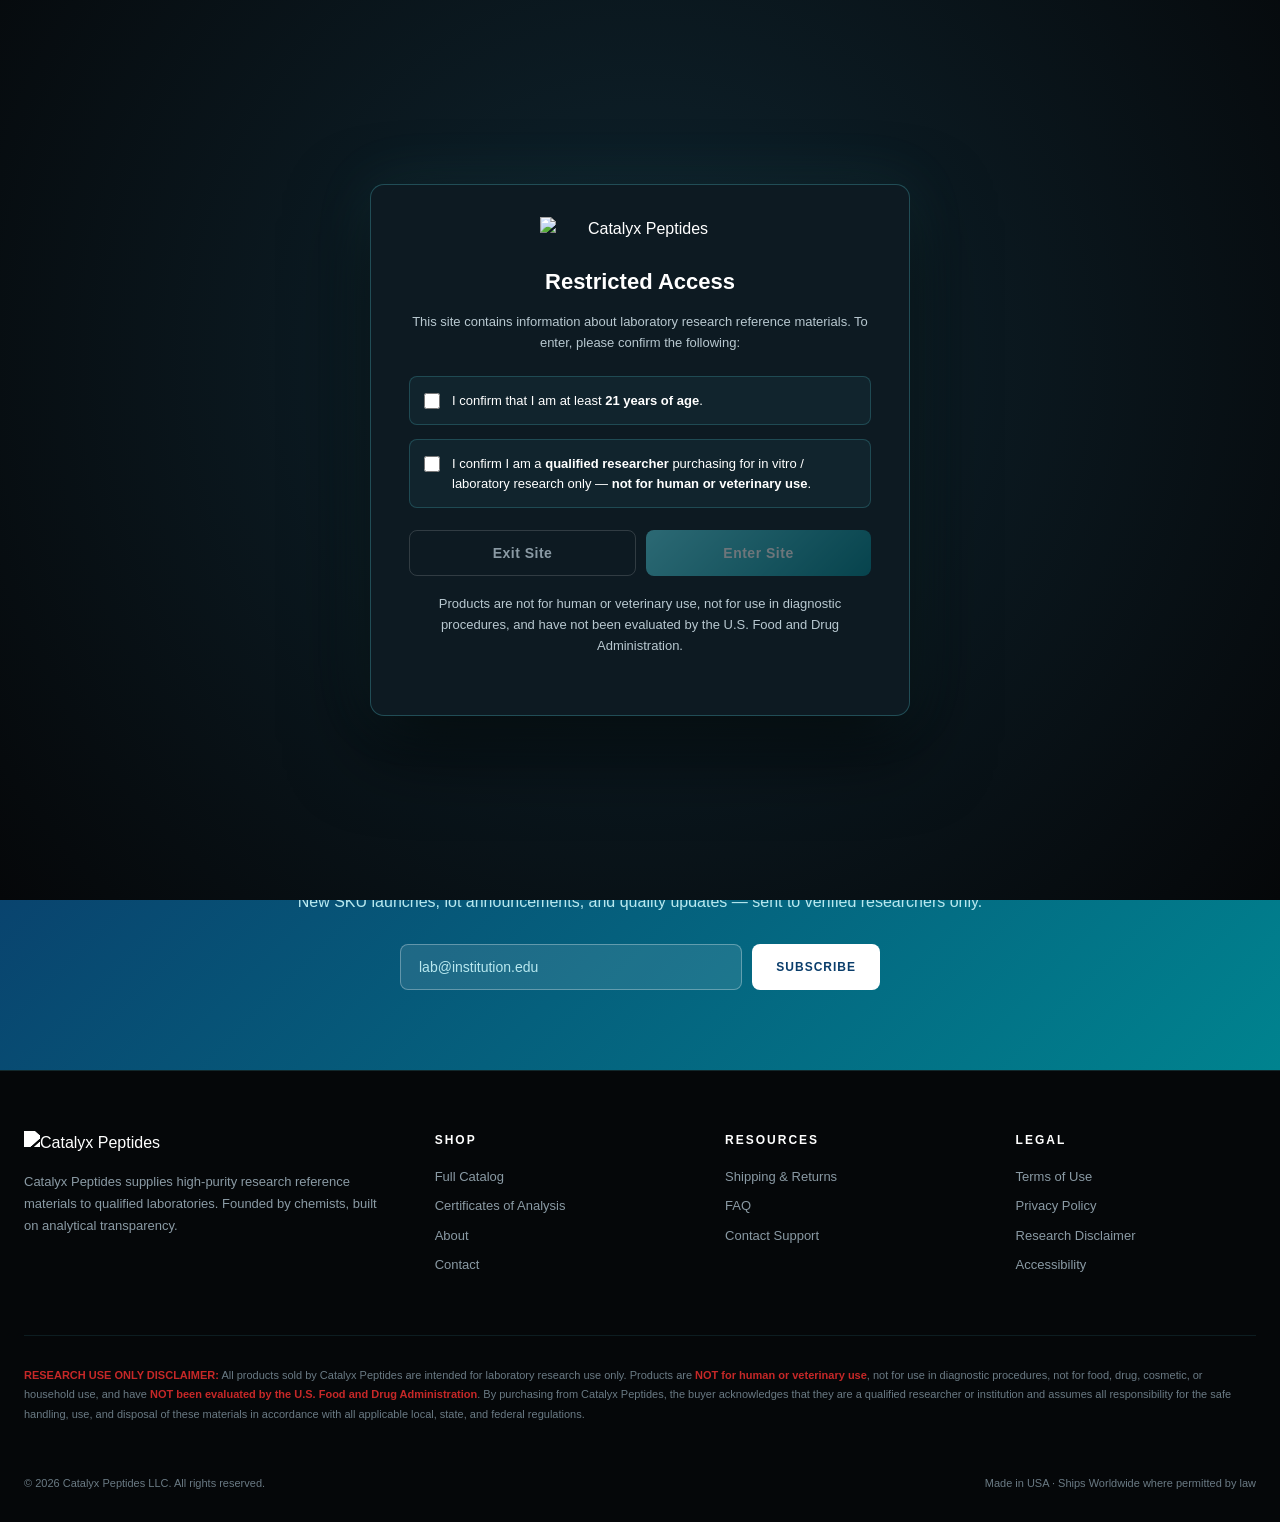
==== commit 65989299: "Add files via upload" ====
--- a/index.html
+++ b/index.html
@@ -79,18 +79,23 @@
       <a href="index.html" class="brand">
         <img src="logo.svg" alt="Catalyx Peptides">
       </a>
-      <div class="nav-links">
+      <button class="nav-toggle" id="nav-toggle" aria-label="Open menu">
+        <span></span><span></span><span></span>
+      </button>
+      <div class="nav-links" id="nav-links">
         <a href="index.html" class="active">Home</a>
         <a href="catalog.html">Catalog</a>
         <a href="coa.html">COAs</a>
         <a href="#">About</a>
         <a href="#">Contact</a>
+        <a href="#" class="mobile-account">Account</a>
       </div>
       <div class="nav-actions">
         <button class="nav-btn">Account</button>
       </div>
     </nav>
   </header>
+  <div class="nav-backdrop" id="nav-backdrop"></div>
 
   <!-- ================= HERO ================= -->
   <section class="hero">
@@ -182,7 +187,6 @@
 
       <div class="footer-col">
         <h4>Resources</h4>
-        <a href="#">Safety Data Sheets</a>
         <a href="#">Shipping & Returns</a>
         <a href="#">FAQ</a>
         <a href="#">Contact Support</a>
--- a/styles.css
+++ b/styles.css
@@ -150,6 +150,50 @@
 }
 .nav-btn:hover { background: var(--teal-deep); }
 
+/* Hamburger toggle (hidden on desktop, shown on mobile) */
+.nav-toggle {
+  display: none;
+  background: transparent;
+  border: 0;
+  padding: 8px;
+  cursor: pointer;
+  flex-direction: column;
+  gap: 5px;
+  z-index: 210;
+}
+.nav-toggle span {
+  display: block;
+  width: 26px;
+  height: 2px;
+  background: var(--ink);
+  transition: all 0.3s;
+  border-radius: 2px;
+}
+.nav-toggle.open span:nth-child(1) {
+  transform: translateY(7px) rotate(45deg);
+}
+.nav-toggle.open span:nth-child(2) {
+  opacity: 0;
+}
+.nav-toggle.open span:nth-child(3) {
+  transform: translateY(-7px) rotate(-45deg);
+}
+
+/* Mobile menu backdrop */
+.nav-backdrop {
+  display: none;
+  position: fixed;
+  inset: 0;
+  background: rgba(10,30,45,0.5);
+  z-index: 150;
+  opacity: 0;
+  transition: opacity 0.3s;
+}
+.nav-backdrop.open {
+  display: block;
+  opacity: 1;
+}
+
 /* ================= HERO ================= */
 .hero {
   background:
@@ -885,18 +929,89 @@
 
 /* ================= RESPONSIVE ================= */
 @media (max-width: 900px) {
-  .hero-wrap, .footer-wrap { grid-template-columns: 1fr; }
+  .hero-wrap, .footer-wrap { grid-template-columns: 1fr; gap: 30px; }
+  .footer-wrap { grid-template-columns: 1fr 1fr; }
   .catalog-grid { grid-template-columns: repeat(2, 1fr); }
+  .hero { padding: 60px 24px; }
   .hero h1 { font-size: 36px; }
   .page-header h1 { font-size: 32px; }
-  .nav-links { display: none; }
+  .section-head h2 { font-size: 28px; }
+
+  /* Mobile nav */
+  .nav-toggle { display: flex; }
+  .nav-actions { display: none; }
+  .brand img { max-height: 42px; }
+
+  .nav-links {
+    position: fixed;
+    top: 0;
+    right: 0;
+    width: 82%;
+    max-width: 340px;
+    height: 100vh;
+    background: #fff;
+    flex-direction: column;
+    align-items: flex-start;
+    gap: 0;
+    padding: 90px 28px 30px;
+    transform: translateX(100%);
+    transition: transform 0.3s ease;
+    box-shadow: -10px 0 40px rgba(0,0,0,0.2);
+    z-index: 200;
+    overflow-y: auto;
+  }
+  .nav-links.open { transform: translateX(0); }
+  .nav-links a {
+    width: 100%;
+    padding: 16px 0;
+    border-bottom: 1px solid var(--line);
+    font-size: 15px;
+    letter-spacing: 1.5px;
+  }
+  .nav-links a.active {
+    color: var(--teal-deep);
+  }
+  .nav-links a.active::after { display: none; }
+  .nav-links .mobile-account {
+    display: block;
+    margin-top: 20px;
+    width: 100%;
+    padding: 14px;
+    background: var(--ink);
+    color: #fff;
+    text-align: center;
+    border-radius: 8px;
+    font-size: 12px;
+    letter-spacing: 1.5px;
+    text-transform: uppercase;
+    font-weight: 700;
+  }
+
+  /* COA library */
   .coa-library-row {
     grid-template-columns: 1fr 1fr;
     gap: 8px;
   }
   .coa-library-row.head { display: none; }
+
+  /* Product detail */
   .product-detail { grid-template-columns: 1fr; }
   .product-trust { grid-template-columns: 1fr; gap: 16px; }
   .pd-spec-row { grid-template-columns: 1fr; }
   .pd-cta-row { grid-template-columns: 1fr; }
-}
+  .pd-info h1 { font-size: 28px; }
+  .coa-detail-card { max-width: 100%; }
+
+  /* Hero CTA stacks better */
+  .hero-cta { flex-direction: column; }
+  .hero-cta a { text-align: center; }
+}
+
+@media (max-width: 500px) {
+  .catalog-grid { grid-template-columns: 1fr; }
+  .footer-wrap { grid-template-columns: 1fr; }
+  .hero h1 { font-size: 28px; }
+  .page-header h1 { font-size: 26px; }
+  .top-strip { font-size: 9px; padding: 6px 12px; }
+  .top-strip .dot { margin: 0 6px; }
+}
